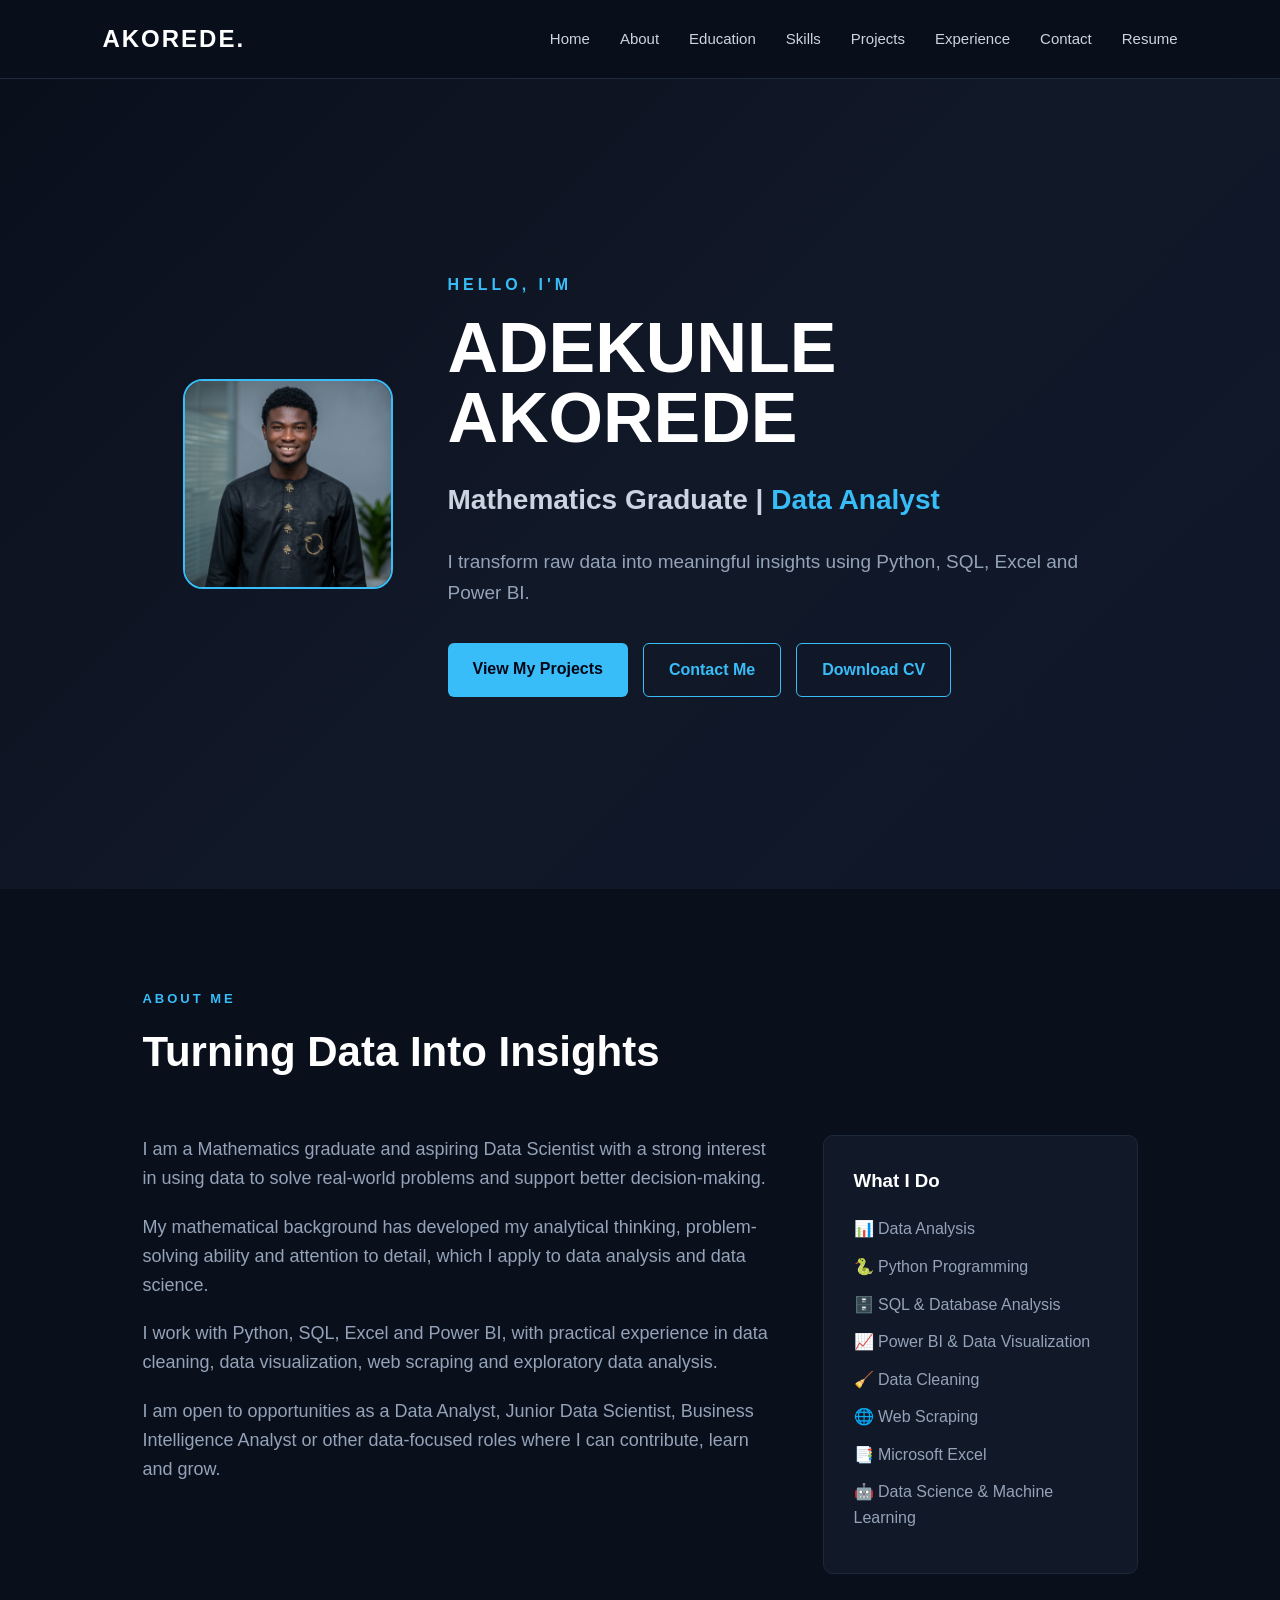
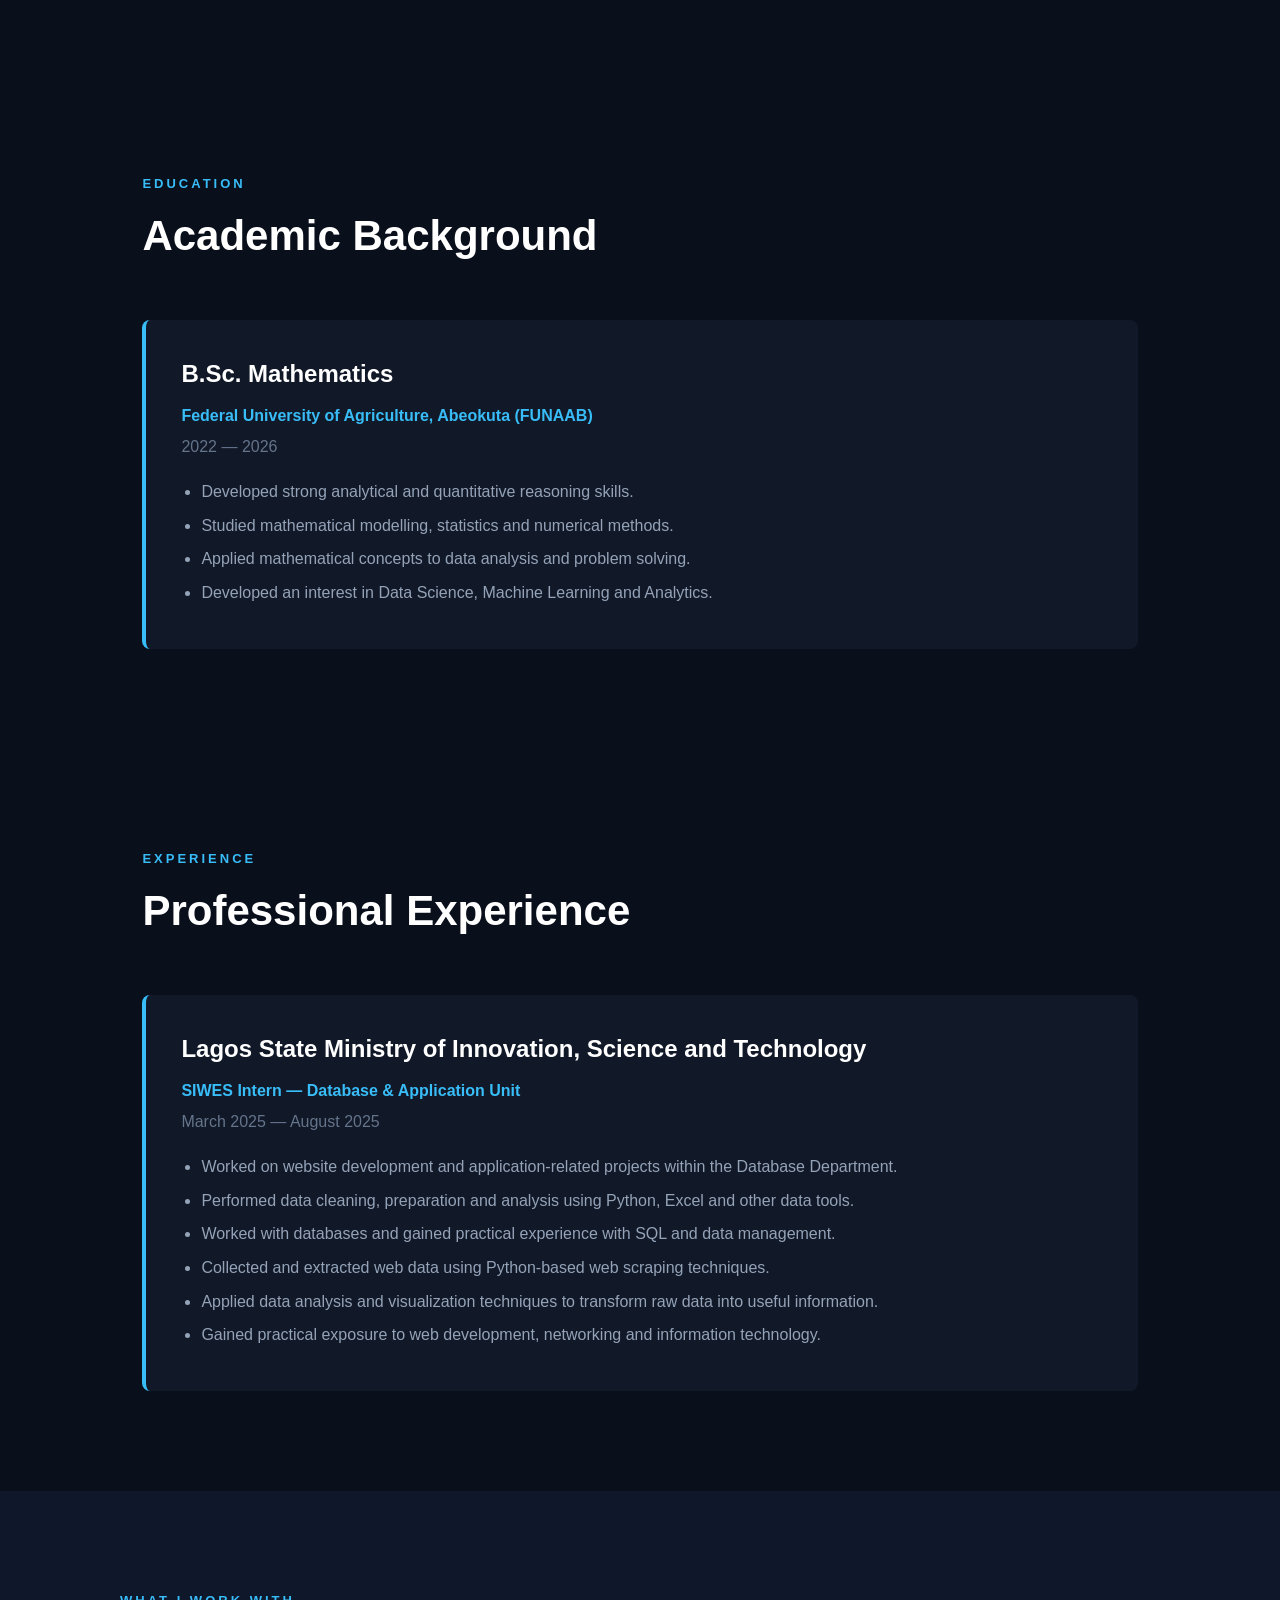
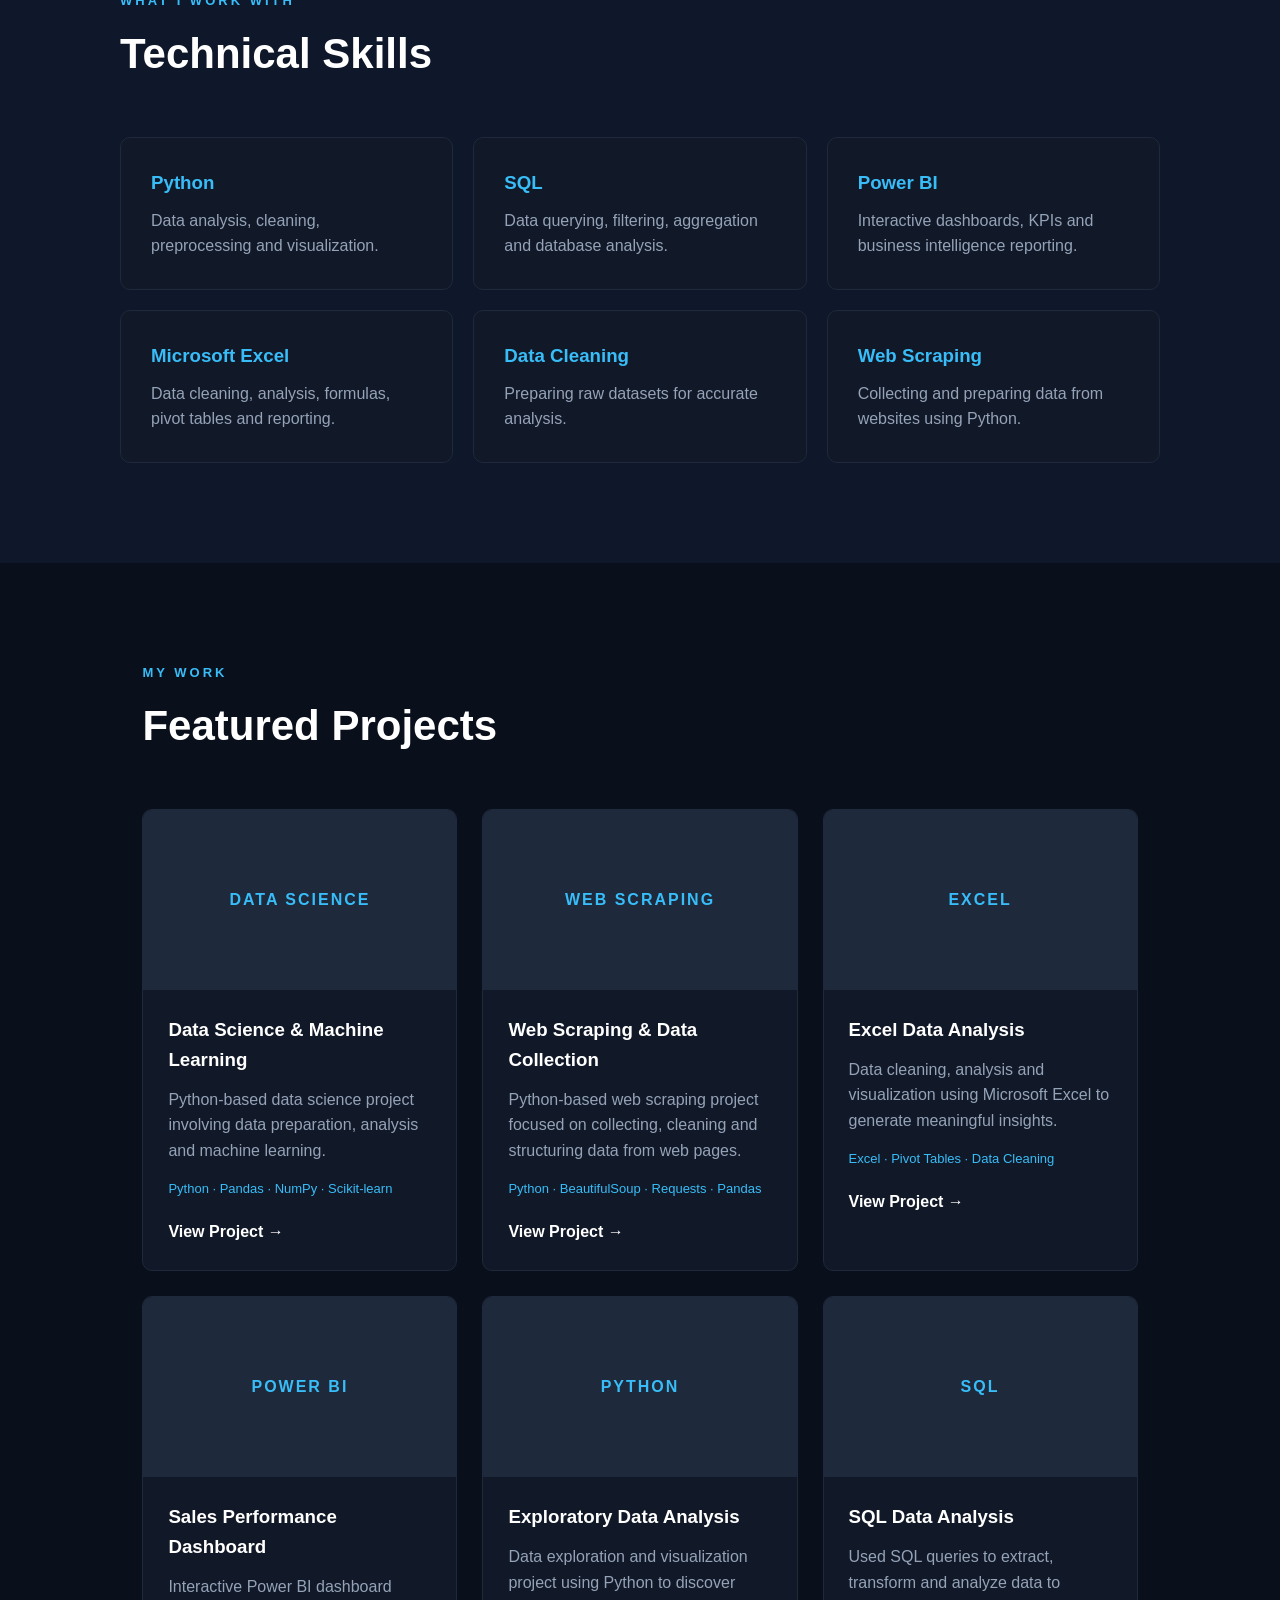
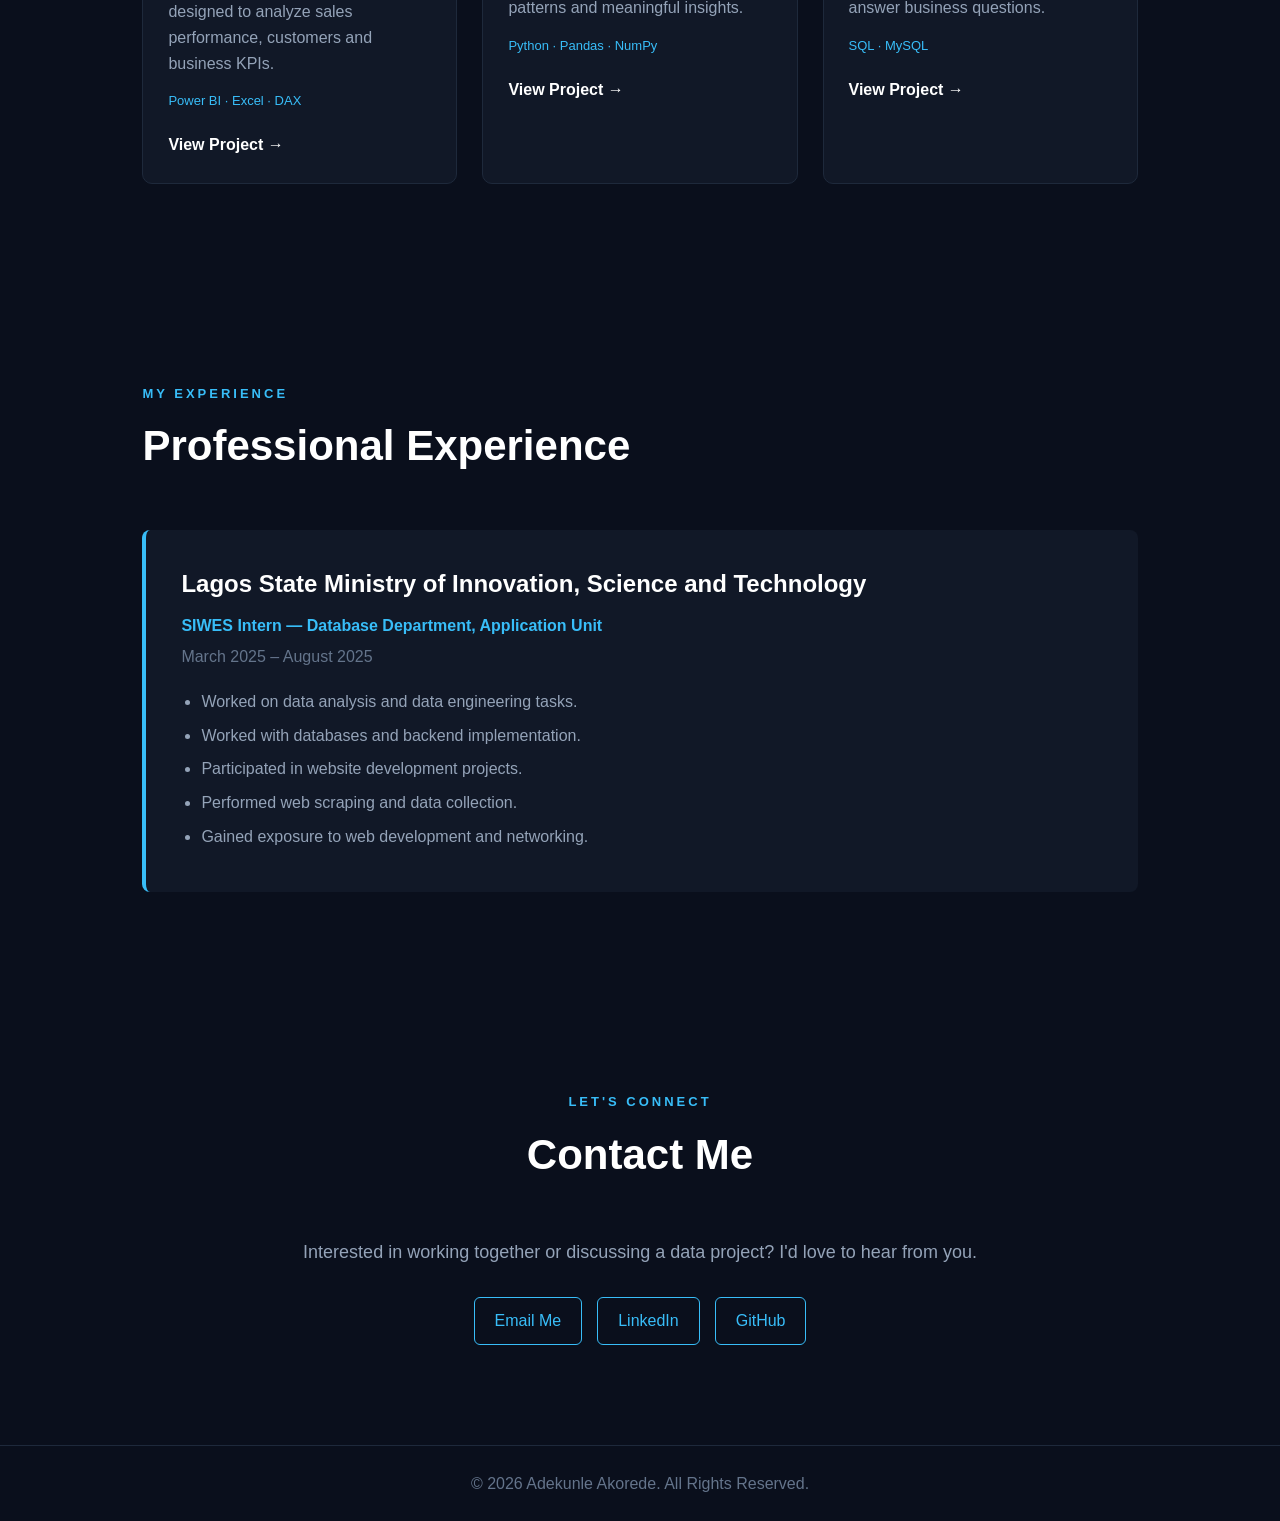
==== index.html @ 35c089d6 "Update index.html" ====
<!DOCTYPE html>
<html lang="en">

<head>
    <meta charset="UTF-8">
    <meta name="viewport" content="width=device-width, initial-scale=1.0">

    <title>Adekunle Akorede | Data Analyst</title>

    <link rel="stylesheet" href="style.css">
</head>

<body>

    <!-- Navigation -->
    <nav>
        <div class="logo">AKOREDE.</div>

        <ul>
            <li><a href="#home">Home</a></li>
            <li><a href="#about">About</a></li>
            <li><a href="#education">Education</a></li>
            <li><a href="#skills">Skills</a></li>
            <li><a href="#projects">Projects</a></li>
            <li><a href="#experience">Experience</a></li>
            <li><a href="#contact">Contact</a></li>
            <li>
                <a href="resume/Adekunle_Akorede_CV.pdf" target="_blank">
                    Resume
                </a>
            </li>
        </ul>
    </nav>


    <!-- Hero Section -->
    <section id="home" class="hero">
        <div class="hero-image">
            <img src="images/profile.jpg" alt="Adekunle Akorede">
        </div>
        

        <div class="hero-content">

            <p class="intro">HELLO, I'M</p>

            <h1>ADEKUNLE<br>AKOREDE</h1>

            <h2>
                Mathematics Graduate |
                <span>Data Analyst</span>
            </h2>

            <p class="hero-description">
                I transform raw data into meaningful insights using
                Python, SQL, Excel and Power BI.
            </p>

            <div class="hero-buttons">
                <a href="#projects" class="btn primary-btn">
                    View My Projects
                </a>

                <a href="#contact" class="btn secondary-btn">
                    Contact Me
                </a>
                <a href="resume/Adekunle_Akorede_CV.pdf"
                   target="_blank"
                   class="btn secondary-btn">
                    Download CV
                </a>
                
            </div>

        </div>

    </section>


    <!-- About Section -->
<section id="about" class="section">

    <div class="section-title">
        <p>ABOUT ME</p>
        <h2>Turning Data Into Insights</h2>
    </div>

    <div class="about-content">

        <div class="about-text">

            <p>
                I am a Mathematics graduate and aspiring Data Scientist
                with a strong interest in using data to solve real-world
                problems and support better decision-making.
            </p>

            <p>
                My mathematical background has developed my analytical
                thinking, problem-solving ability and attention to detail,
                which I apply to data analysis and data science.
            </p>

            <p>
                I work with Python, SQL, Excel and Power BI, with practical
                experience in data cleaning, data visualization, web
                scraping and exploratory data analysis.
            </p>

            <p>
                I am open to opportunities as a Data Analyst, Junior Data
                Scientist, Business Intelligence Analyst or other
                data-focused roles where I can contribute, learn and grow.
            </p>

        </div>


        <div class="about-card">

            <h3>What I Do</h3>

            <ul>

                <li>📊 Data Analysis</li>

                <li>🐍 Python Programming</li>

                <li>🗄️ SQL & Database Analysis</li>

                <li>📈 Power BI & Data Visualization</li>

                <li>🧹 Data Cleaning</li>

                <li>🌐 Web Scraping</li>

                <li>📑 Microsoft Excel</li>

                <li>🤖 Data Science & Machine Learning</li>

            </ul>

        </div>

    </div>

</section>

<section id="education" class="section">

    <div class="section-title">
        <p>EDUCATION</p>
        <h2>Academic Background</h2>
    </div>

    <div class="experience-card">

        <h3>B.Sc. Mathematics</h3>

        <p class="experience-role">
            Federal University of Agriculture, Abeokuta (FUNAAB)
        </p>

        <p class="experience-date">
            2022 — 2026
        </p>

        <ul>
            <li>Developed strong analytical and quantitative reasoning skills.</li>
            <li>Studied mathematical modelling, statistics and numerical methods.</li>
            <li>Applied mathematical concepts to data analysis and problem solving.</li>
            <li>Developed an interest in Data Science, Machine Learning and Analytics.</li>
        </ul>

    </div>

</section>

<section id="experience" class="section">

    <div class="section-title">
        <p>EXPERIENCE</p>
        <h2>Professional Experience</h2>
    </div>

    <div class="experience-card">

        <h3>Lagos State Ministry of Innovation, Science and Technology</h3>

        <p class="experience-role">
            SIWES Intern — Database & Application Unit
        </p>

        <p class="experience-date">
            March 2025 — August 2025
        </p>

        <ul>

            <li>
                Worked on website development and application-related
                projects within the Database Department.
            </li>

            <li>
                Performed data cleaning, preparation and analysis
                using Python, Excel and other data tools.
            </li>

            <li>
                Worked with databases and gained practical experience
                with SQL and data management.
            </li>

            <li>
                Collected and extracted web data using Python-based
                web scraping techniques.
            </li>

            <li>
                Applied data analysis and visualization techniques
                to transform raw data into useful information.
            </li>

            <li>
                Gained practical exposure to web development,
                networking and information technology.
            </li>

        </ul>

    </div>

</section>
    
    <!-- Skills Section -->
    <section id="skills" class="section skills-section">

        <div class="section-title">
            <p>WHAT I WORK WITH</p>
            <h2>Technical Skills</h2>
        </div>

        <div class="skills-grid">

            <div class="skill-card">
                <h3>Python</h3>
                <p>
                    Data analysis, cleaning, preprocessing and
                    visualization.
                </p>
            </div>

            <div class="skill-card">
                <h3>SQL</h3>
                <p>
                    Data querying, filtering, aggregation and
                    database analysis.
                </p>
            </div>

            <div class="skill-card">
                <h3>Power BI</h3>
                <p>
                    Interactive dashboards, KPIs and business
                    intelligence reporting.
                </p>
            </div>

            <div class="skill-card">
                <h3>Microsoft Excel</h3>
                <p>
                    Data cleaning, analysis, formulas, pivot tables
                    and reporting.
                </p>
            </div>

            <div class="skill-card">
                <h3>Data Cleaning</h3>
                <p>
                    Preparing raw datasets for accurate analysis.
                </p>
            </div>

            <div class="skill-card">
                <h3>Web Scraping</h3>
                <p>
                    Collecting and preparing data from websites
                    using Python.
                </p>
            </div>

        </div>

    </section>


    <!-- Projects Section -->
    <section id="projects" class="section">

        <div class="section-title">
            <p>MY WORK</p>
            <h2>Featured Projects</h2>
        </div>

        <div class="projects-grid">

            <div class="project-card">

                <div class="project-image">
                    <span>DATA SCIENCE</span>
                </div>

                <div class="project-content">

                    <h3>Data Science & Machine Learning</h3>
            
                    <p>
                        Python-based data science project involving data
                        preparation, analysis and machine learning.
                    </p>

                <div class="project-tools">
                    Python · Pandas · NumPy · Scikit-learn
                </div>            

                <a href="projects/data-science-project.html" class="project-link">
                    View Project →
                </a>
        
            </div>
        
        </div>

            <div class="project-card">
    
                <div class="project-image">
                    <span>WEB SCRAPING</span>
                </div>
    
                <div class="project-content">
    
                    <h3>Web Scraping & Data Collection</h3>
            
                    <p>
                        Python-based web scraping project focused on
                        collecting, cleaning and structuring data from web pages.
                    </p>
    
                <div class="project-tools">
                    Python · BeautifulSoup · Requests · Pandas
                </div>
    
                <a href="projects/web-scraping.html" class="project-link">
                    View Project →
                </a>
    
            </div>
    
        </div>

            <div class="project-card">

                <div class="project-image">
                    <span>EXCEL</span>
                </div>

                <div class="project-content">
    
                    <h3>Excel Data Analysis</h3>
            
                    <p>
                        Data cleaning, analysis and visualization using
                        Microsoft Excel to generate meaningful insights.
                    </p>
            
                    <div class="project-tools">
                        Excel · Pivot Tables · Data Cleaning
                    </div>
            
                    <a href="projects/excel-data-analysis.html" class="project-link">
                        View Project →
                    </a>

            </div>
    
        </div>

            <div class="project-card">

                <div class="project-image">
                    <span>POWER BI</span>
                </div>

                <div class="project-content">

                    <h3>Sales Performance Dashboard</h3>

                    <p>
                        Interactive Power BI dashboard designed to
                        analyze sales performance, customers and
                        business KPIs.
                    </p>

                    <div class="project-tools">
                        Power BI · Excel · DAX
                    </div>

                    <a href="projects/sales-dashboard.html" class="project-link">
                        View Project →
                    </a>


                </div>

            </div>


            <div class="project-card">

                <div class="project-image">
                    <span>PYTHON</span>
                </div>

                <div class="project-content">

                    <h3>Exploratory Data Analysis</h3>

                    <p>
                        Data exploration and visualization project
                        using Python to discover patterns and
                        meaningful insights.
                    </p>

                    <div class="project-tools">
                        Python · Pandas · NumPy
                    </div>

                    <a href="projects/python-data-analysis.html" class="project-link">
                        View Project →
                    </a>

                </div>

            </div>


            <div class="project-card">

                <div class="project-image">
                    <span>SQL</span>
                </div>

                <div class="project-content">

                    <h3>SQL Data Analysis</h3>

                    <p>
                        Used SQL queries to extract, transform and
                        analyze data to answer business questions.
                    </p>

                    <div class="project-tools">
                        SQL · MySQL
                    </div>

                    <a href="projects/sql-data-analysis.html" class="project-link">
                        View Project →
                    </a>

                </div>

            </div>

        </div>

    </section>


    <!-- Experience Section -->
    <section id="experience" class="section">

        <div class="section-title">
            <p>MY EXPERIENCE</p>
            <h2>Professional Experience</h2>
        </div>

        <div class="experience-card">

            <h3>
                Lagos State Ministry of Innovation,
                Science and Technology
            </h3>

            <p class="experience-role">
                SIWES Intern — Database Department,
                Application Unit
            </p>

            <p class="experience-date">
                March 2025 – August 2025
            </p>

            <ul>
                <li>Worked on data analysis and data engineering tasks.</li>
                <li>Worked with databases and backend implementation.</li>
                <li>Participated in website development projects.</li>
                <li>Performed web scraping and data collection.</li>
                <li>Gained exposure to web development and networking.</li>
            </ul>

        </div>

    </section>


    <!-- Contact Section -->
    <section id="contact" class="section contact-section">

        <div class="section-title">
            <p>LET'S CONNECT</p>
            <h2>Contact Me</h2>
        </div>

        <p>
            Interested in working together or discussing a data project?
            I'd love to hear from you.
        </p>

        <div class="contact-links">

            <a href="mailto:YOUR_EMAIL@gmail.com">
                Email Me
            </a>

            <a href="https://www.linkedin.com/" target="_blank">
                LinkedIn
            </a>

            <a href="https://github.com/" target="_blank">
                GitHub
            </a>

        </div>

    </section>


    <!-- Footer -->
    <footer>

        <p>
            © 2026 Adekunle Akorede. All Rights Reserved.
        </p>

    </footer>


    <script src="script.js"></script>

</body>

</html>
---- style.css ----
* {
    margin: 0;
    padding: 0;
    box-sizing: border-box;
}

html {
    scroll-behavior: smooth;
}

body {
    font-family: Arial, Helvetica, sans-serif;
    background: #0a0f1c;
    color: #ffffff;
    line-height: 1.6;
}

/* NAVIGATION */

nav {
    width: 100%;
    padding: 20px 8%;
    display: flex;
    justify-content: space-between;
    align-items: center;
    position: sticky;
    top: 0;
    z-index: 1000;
    background: rgba(10, 15, 28, 0.95);
    border-bottom: 1px solid #1e293b;
}

.logo {
    font-size: 24px;
    font-weight: bold;
    letter-spacing: 2px;
}

nav ul {
    display: flex;
    list-style: none;
    gap: 30px;
}

nav ul li a {
    color: #cbd5e1;
    text-decoration: none;
    font-size: 15px;
    transition: 0.3s;
}

nav ul li a:hover {
    color: #38bdf8;
}


/* HERO */

.hero {
    min-height: 90vh;
    display: flex;
    align-items: center;
    justify-content: center;
    flex-direction: row;
    padding: 80px 8%;
    background: linear-gradient(
        135deg,
        #0a0f1c,
        #111827,
        #0f172a
    );
}

.hero-image {
    margin-right: 55px;
    flex-shrink: 0;
}

.hero-image img {
    width: 210px;
    height: 210px;
    object-fit: cover;
    border-radius: 20px;
    border: 2px solid #38bdf8;
    display: block;
}

.hero-content {
    max-width: 850px;
}

.intro {
    color: #38bdf8;
    font-weight: bold;
    letter-spacing: 4px;
    margin-bottom: 15px;
}

.hero h1 {
    font-size: 70px;
    line-height: 1;
    margin-bottom: 25px;
}

.hero h2 {
    font-size: 28px;
    color: #cbd5e1;
    margin-bottom: 25px;
}

.hero h2 span {
    color: #38bdf8;
}

.hero-description {
    max-width: 650px;
    font-size: 19px;
    color: #94a3b8;
    margin-bottom: 35px;
}


/* BUTTONS */

.hero-buttons {
    display: flex;
    gap: 15px;
}

.btn {
    padding: 13px 25px;
    text-decoration: none;
    border-radius: 6px;
    font-weight: bold;
    transition: 0.3s;
}

.primary-btn {
    background: #38bdf8;
    color: #020617;
}

.primary-btn:hover {
    background: #7dd3fc;
}

.secondary-btn {
    border: 1px solid #38bdf8;
    color: #38bdf8;
}

.secondary-btn:hover {
    background: #38bdf8;
    color: #020617;
}


/* SECTIONS */

.section {
    padding: 100px 8%;
    max-width: 1200px;
    margin: auto;
}

.section-title {
    margin-bottom: 50px;
}

.section-title p {
    color: #38bdf8;
    font-size: 13px;
    font-weight: bold;
    letter-spacing: 3px;
}

.section-title h2 {
    font-size: 42px;
    margin-top: 8px;
}


/* ABOUT */

.about-content {
    display: grid;
    grid-template-columns: 2fr 1fr;
    gap: 50px;
}

.about-text p {
    color: #94a3b8;
    font-size: 18px;
    margin-bottom: 20px;
}

.about-card {
    background: #111827;
    padding: 30px;
    border-radius: 10px;
    border: 1px solid #1e293b;
}

.about-card h3 {
    margin-bottom: 20px;
}

.about-card ul {
    list-style: none;
}

.about-card li {
    color: #94a3b8;
    margin-bottom: 12px;
}


/* SKILLS */

.skills-section {
    max-width: 100%;
    background: #0f172a;
}

.skills-section .section-title,
.skills-grid {
    max-width: 1040px;
    margin-left: auto;
    margin-right: auto;
}

.skills-grid {
    display: grid;
    grid-template-columns: repeat(3, 1fr);
    gap: 20px;
}

.skill-card {
    background: #111827;
    padding: 30px;
    border-radius: 10px;
    border: 1px solid #1e293b;
    transition: 0.3s;
}

.skill-card:hover {
    transform: translateY(-5px);
    border-color: #38bdf8;
}

.skill-card h3 {
    margin-bottom: 10px;
    color: #38bdf8;
}

.skill-card p {
    color: #94a3b8;
}


/* PROJECTS */

.projects-grid {
    display: grid;
    grid-template-columns: repeat(3, 1fr);
    gap: 25px;
}

.project-card {
    background: #111827;
    border: 1px solid #1e293b;
    border-radius: 10px;
    overflow: hidden;
    transition: 0.3s;
}

.project-card:hover {
    transform: translateY(-7px);
    border-color: #38bdf8;
}

.project-image {
    height: 180px;
    background: #1e293b;
    display: flex;
    justify-content: center;
    align-items: center;
}

.project-image span {
    color: #38bdf8;
    font-weight: bold;
    letter-spacing: 2px;
}

.project-content {
    padding: 25px;
}

.project-content h3 {
    margin-bottom: 12px;
}

.project-content p {
    color: #94a3b8;
    margin-bottom: 15px;
}

.project-tools {
    font-size: 13px;
    color: #38bdf8;
    margin-bottom: 20px;
}

.project-link {
    color: #ffffff;
    text-decoration: none;
    font-weight: bold;
}


/* EXPERIENCE */

.experience-card {
    background: #111827;
    padding: 35px;
    border-left: 4px solid #38bdf8;
    border-radius: 8px;
}

.experience-card h3 {
    font-size: 24px;
    margin-bottom: 10px;
}

.experience-role {
    color: #38bdf8;
    font-weight: bold;
}

.experience-date {
    color: #64748b;
    margin: 5px 0 20px;
}

.experience-card ul {
    padding-left: 20px;
    color: #94a3b8;
}

.experience-card li {
    margin-bottom: 8px;
}


/* CONTACT */

.contact-section {
    text-align: center;
}

.contact-section > p {
    color: #94a3b8;
    font-size: 18px;
    margin-bottom: 30px;
}

.contact-links {
    display: flex;
    justify-content: center;
    gap: 15px;
}

.contact-links a {
    color: #38bdf8;
    text-decoration: none;
    border: 1px solid #38bdf8;
    padding: 10px 20px;
    border-radius: 6px;
}

.contact-links a:hover {
    background: #38bdf8;
    color: #020617;
}


/* FOOTER */

footer {
    text-align: center;
    padding: 25px;
    border-top: 1px solid #1e293b;
    color: #64748b;
}


/* MOBILE */

@media (max-width: 900px) {

    nav ul {
        gap: 15px;
    }

    .hero h1 {
        font-size: 55px;
    }

    .about-content {
        grid-template-columns: 1fr;
    }

    .skills-grid,
    .projects-grid {
        grid-template-columns: 1fr 1fr;
    }
}


@media (max-width: 600px) {

    nav {
        padding: 15px 5%;
    }

    nav ul {
        display: none;
    }

    .hero {
        padding: 70px 5%;
    }

    .hero h1 {
        font-size: 45px;
    }

    .hero h2 {
        font-size: 21px;
    }

    .hero-description {
        font-size: 16px;
    }

    .hero-image {
    margin-right: 0;
    margin-bottom: 30px;
}

.hero-image img {
    width: 160px;
    height: 160px;
}
    .hero-buttons {
        flex-direction: column;
        align-items: flex-start;
    }

    .section {
        padding: 70px 5%;
    }

    .section-title h2 {
        font-size: 34px;
    }

    .skills-grid,
    .projects-grid {
        grid-template-columns: 1fr;
    }

    .contact-links {
        flex-direction: column;
        align-items: center;
    }
}



/* PROJECT PAGE */

.project-page {
    max-width: 1100px;
    margin: auto;
    padding: 80px 8%;
}

.project-header {
    padding: 60px 0;
    text-align: center;
}

.project-header h1 {
    font-size: 50px;
    margin: 15px 0 20px;
}

.project-header > p:last-child {
    max-width: 750px;
    margin: auto;
    color: #94a3b8;
    font-size: 18px;
}

.project-page section {
    margin-bottom: 60px;
}

.project-page h2 {
    font-size: 32px;
    margin-bottom: 20px;
}

.project-page p {
    color: #94a3b8;
    font-size: 17px;
}

.project-details {
    display: grid;
    grid-template-columns: 2fr 1fr;
    gap: 50px;
    background: #111827;
    padding: 35px;
    border-radius: 10px;
    border: 1px solid #1e293b;
}

.project-info {
    border-left: 2px solid #38bdf8;
    padding-left: 25px;
}

.project-info h3 {
    margin-bottom: 15px;
}

.project-info p {
    margin-bottom: 8px;
    color: #38bdf8;
}

.project-list {
    padding-left: 25px;
    color: #94a3b8;
}

.project-list li {
    margin-bottom: 12px;
}

.dashboard-placeholder {
    min-height: 400px;
    background: #111827;
    border: 2px dashed #334155;
    border-radius: 10px;
    display: flex;
    align-items: center;
    justify-content: center;
}

.dashboard-placeholder p {
    color: #64748b;
}

.project-links {
    display: flex;
    gap: 15px;
}


/* PROJECT PAGE MOBILE */

@media (max-width: 700px) {

    .project-page {
        padding: 60px 5%;
    }

    .project-header h1 {
        font-size: 36px;
    }

    .project-details {
        grid-template-columns: 1fr;
        gap: 30px;
    }

    .project-info {
        border-left: none;
        border-top: 2px solid #38bdf8;
        padding-left: 0;
        padding-top: 20px;
    }

    .project-links {
        flex-direction: column;
        align-items: flex-start;
    }
}

.dashboard-image {
    width: 100%;
    background: #111827;
    padding: 15px;
    border-radius: 10px;
    border: 1px solid #1e293b;
}

.dashboard-image img {
    width: 100%;
    height: auto;
    display: block;
    border-radius: 6px;
}
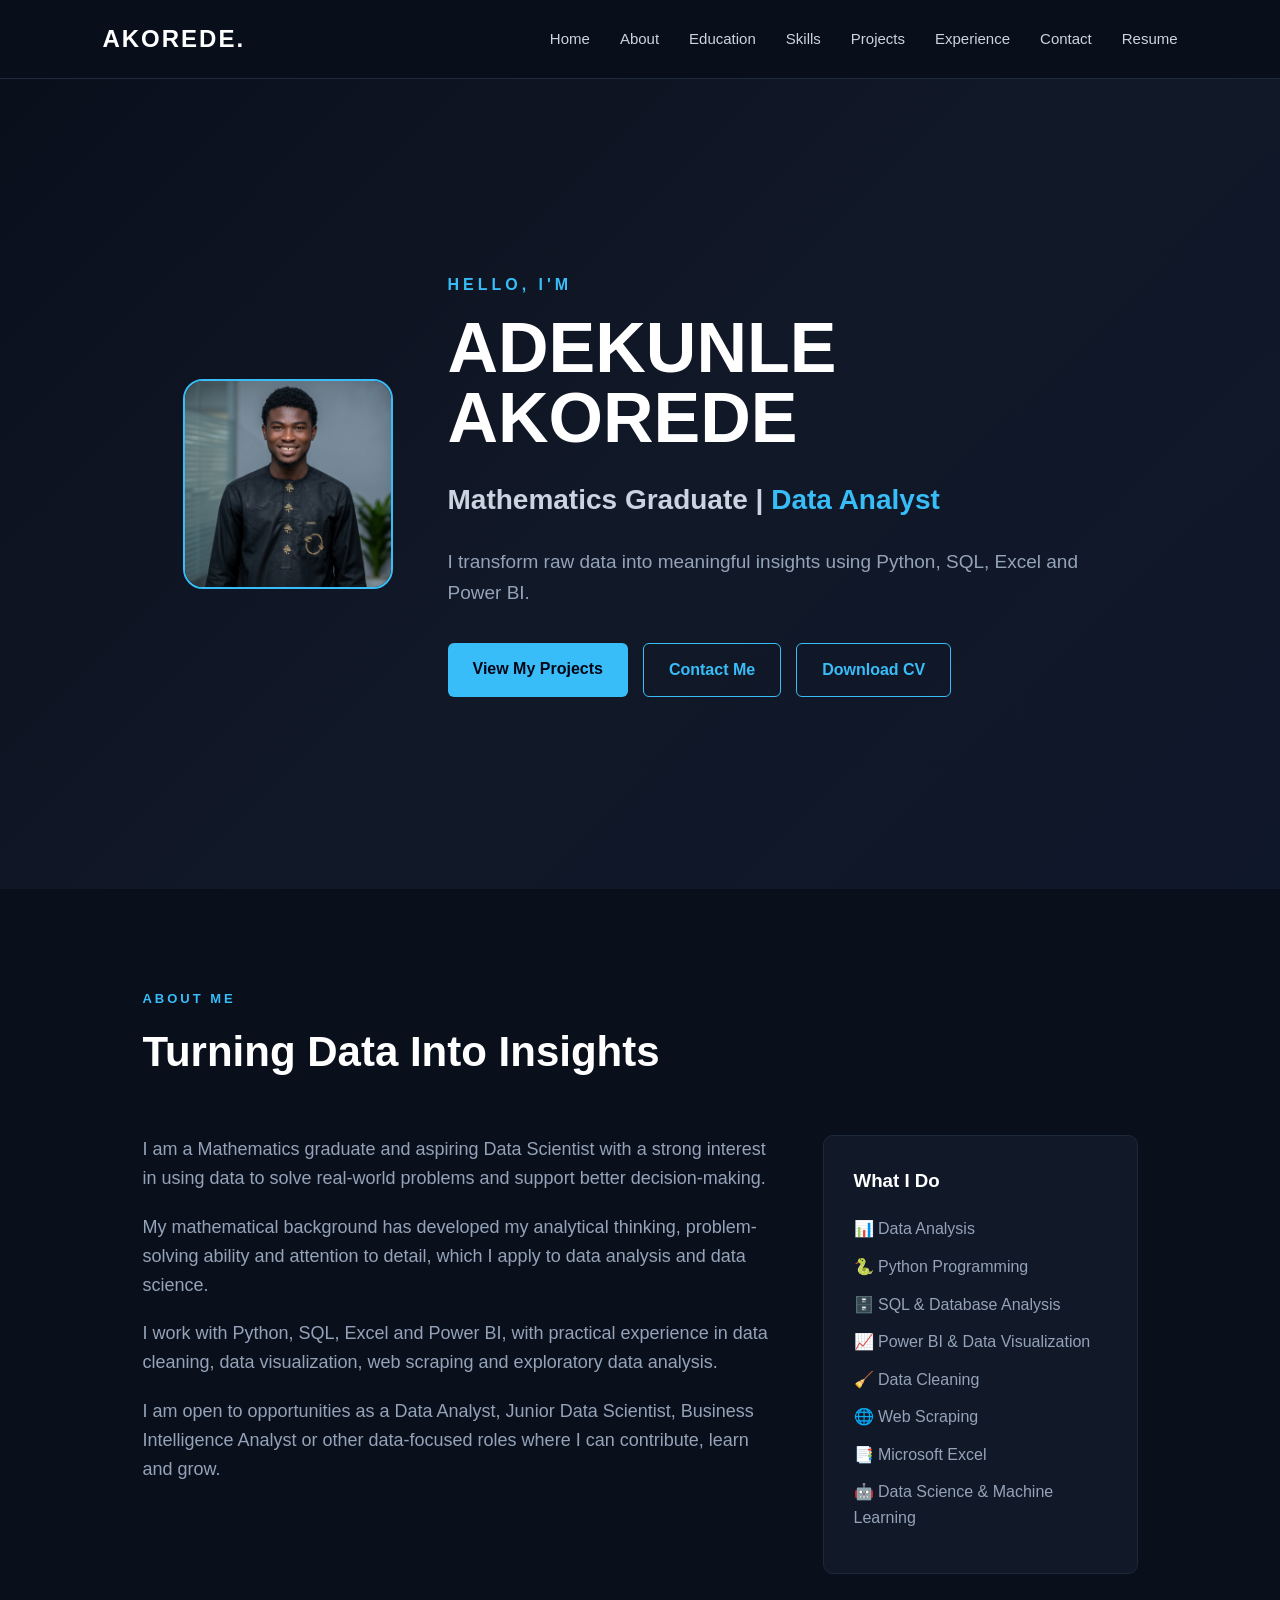
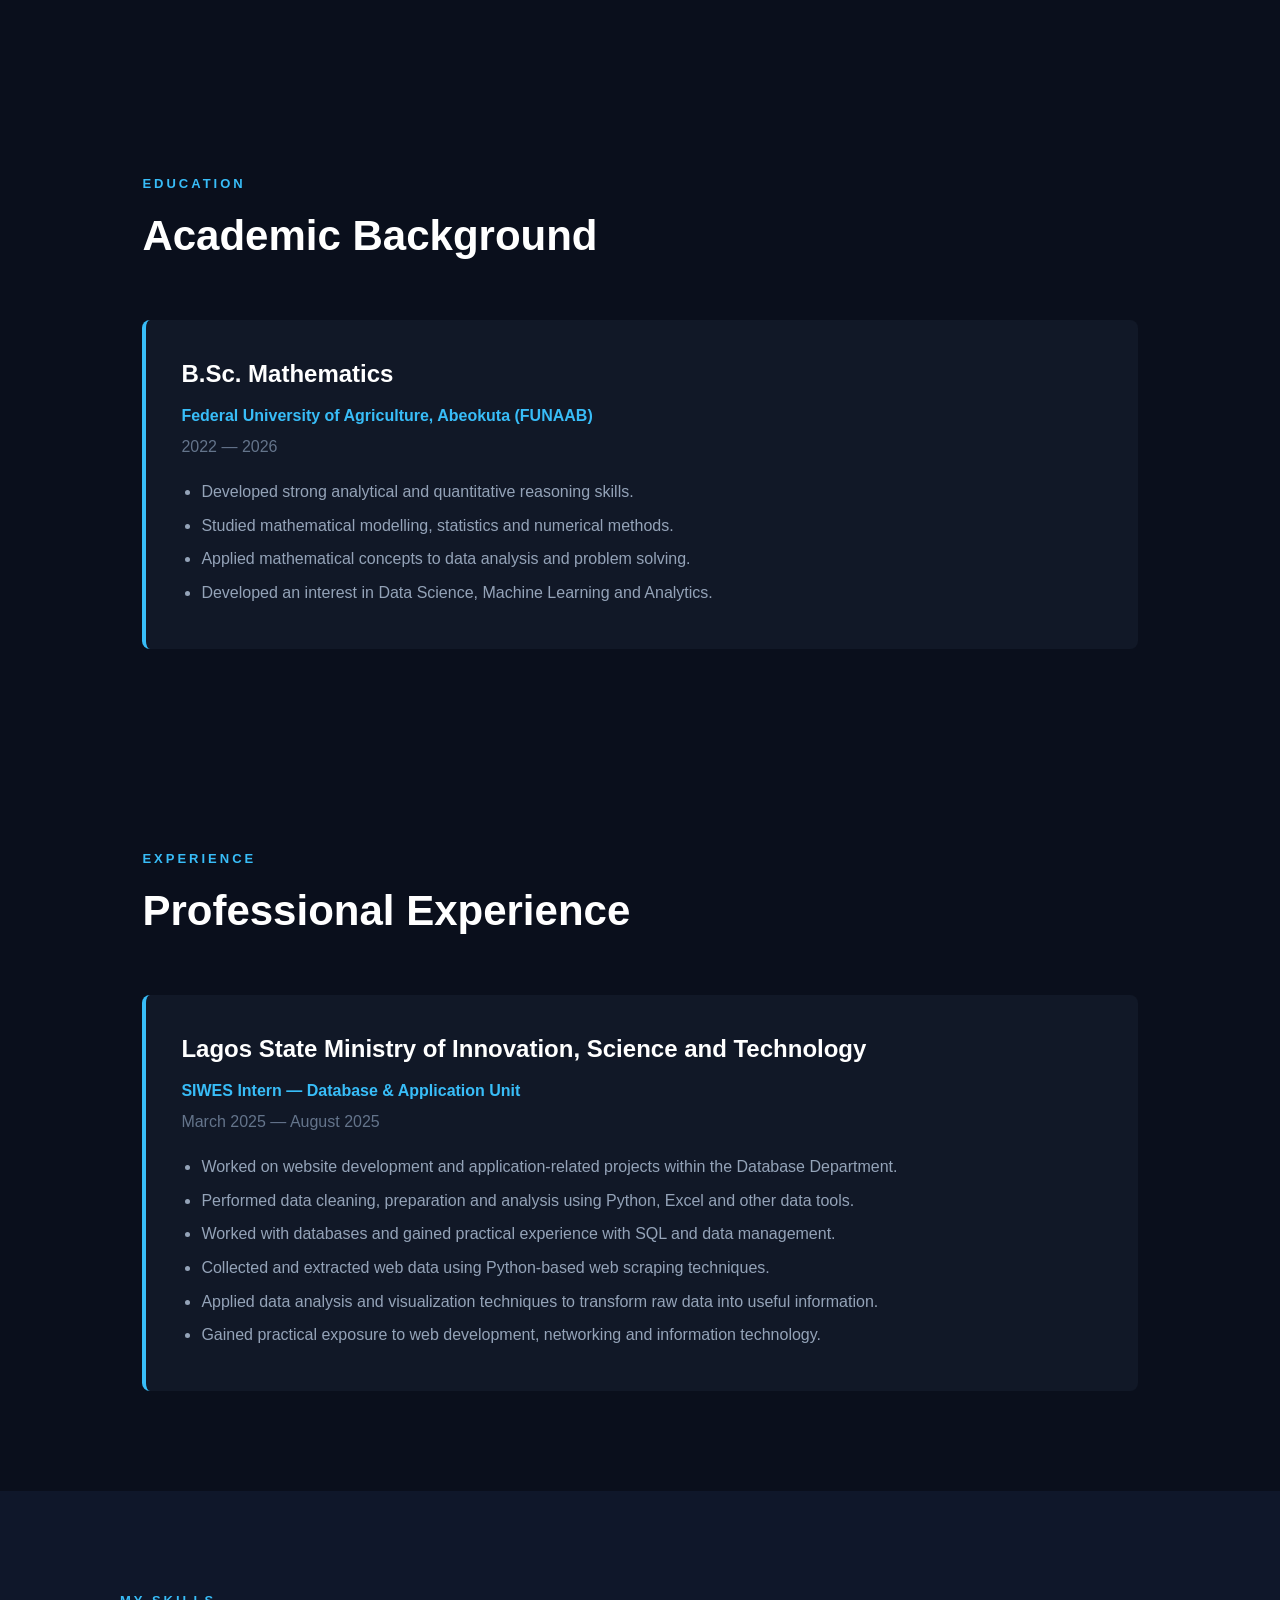
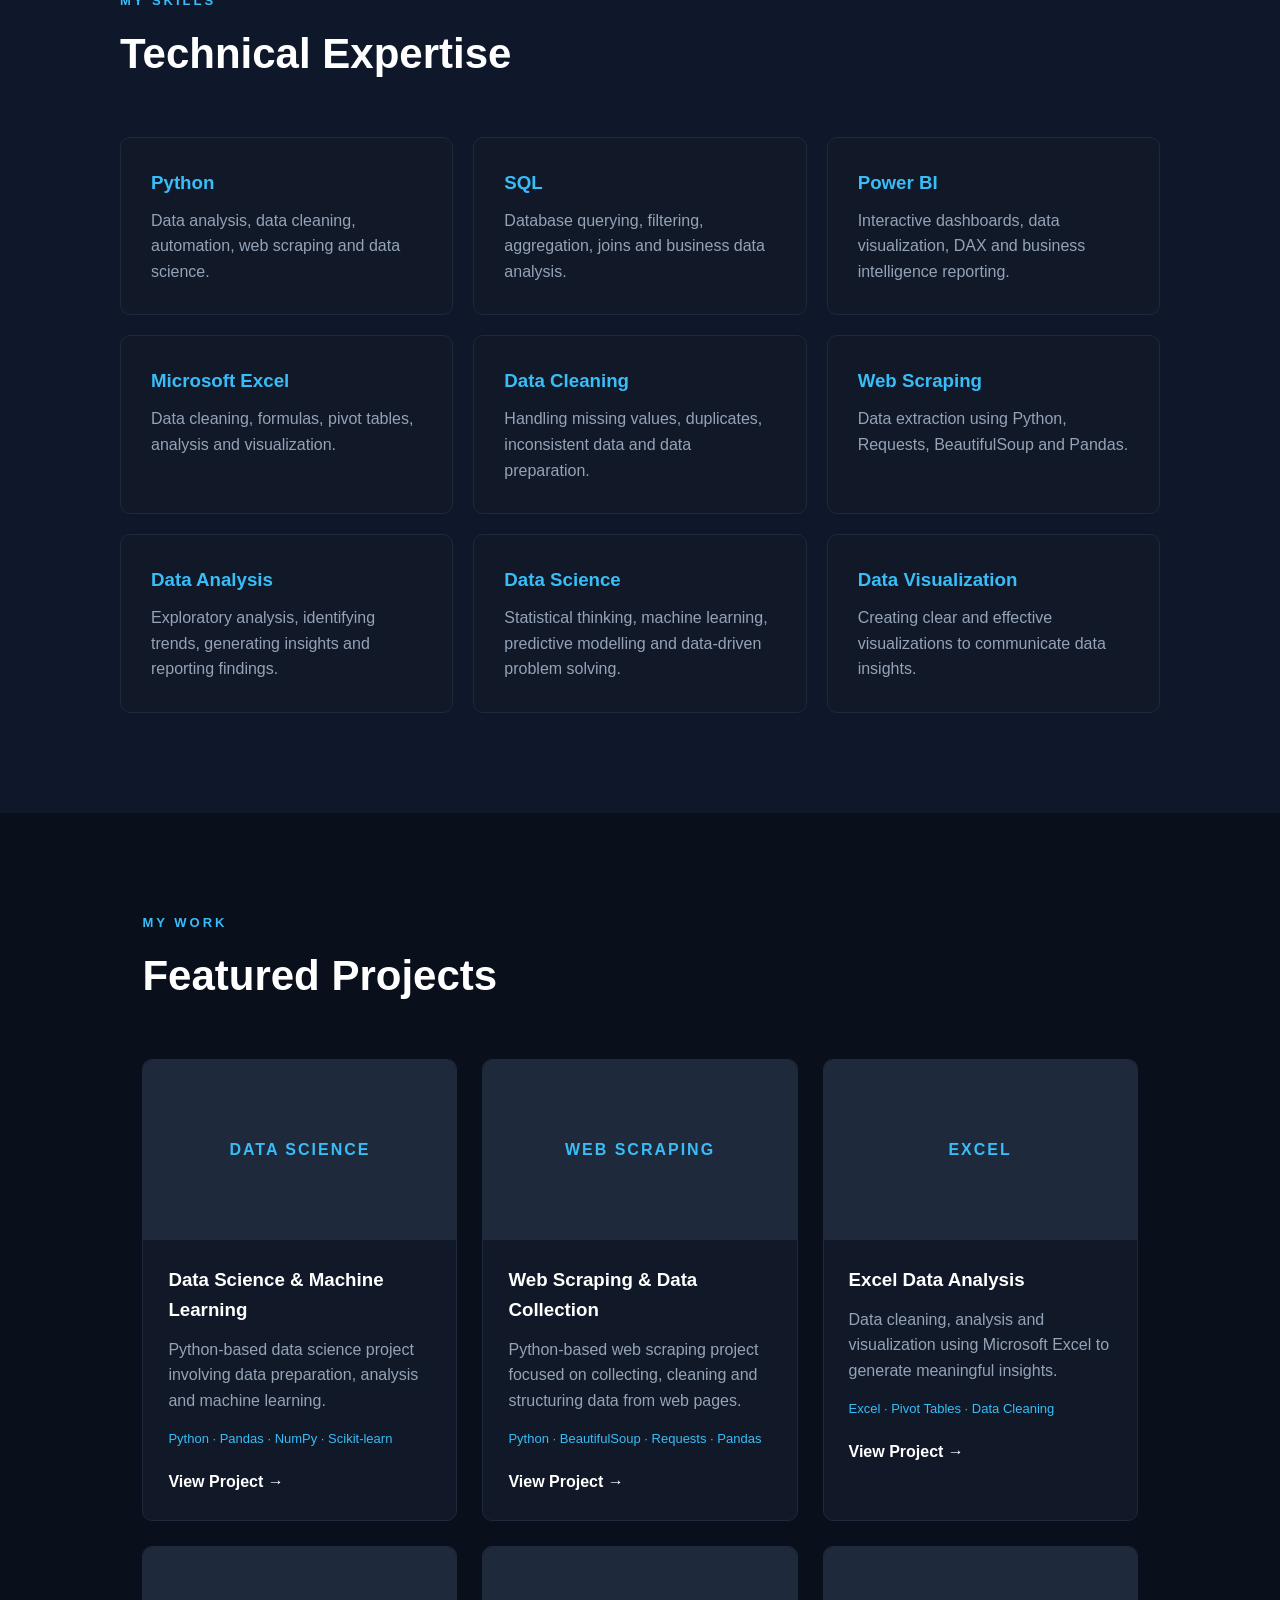
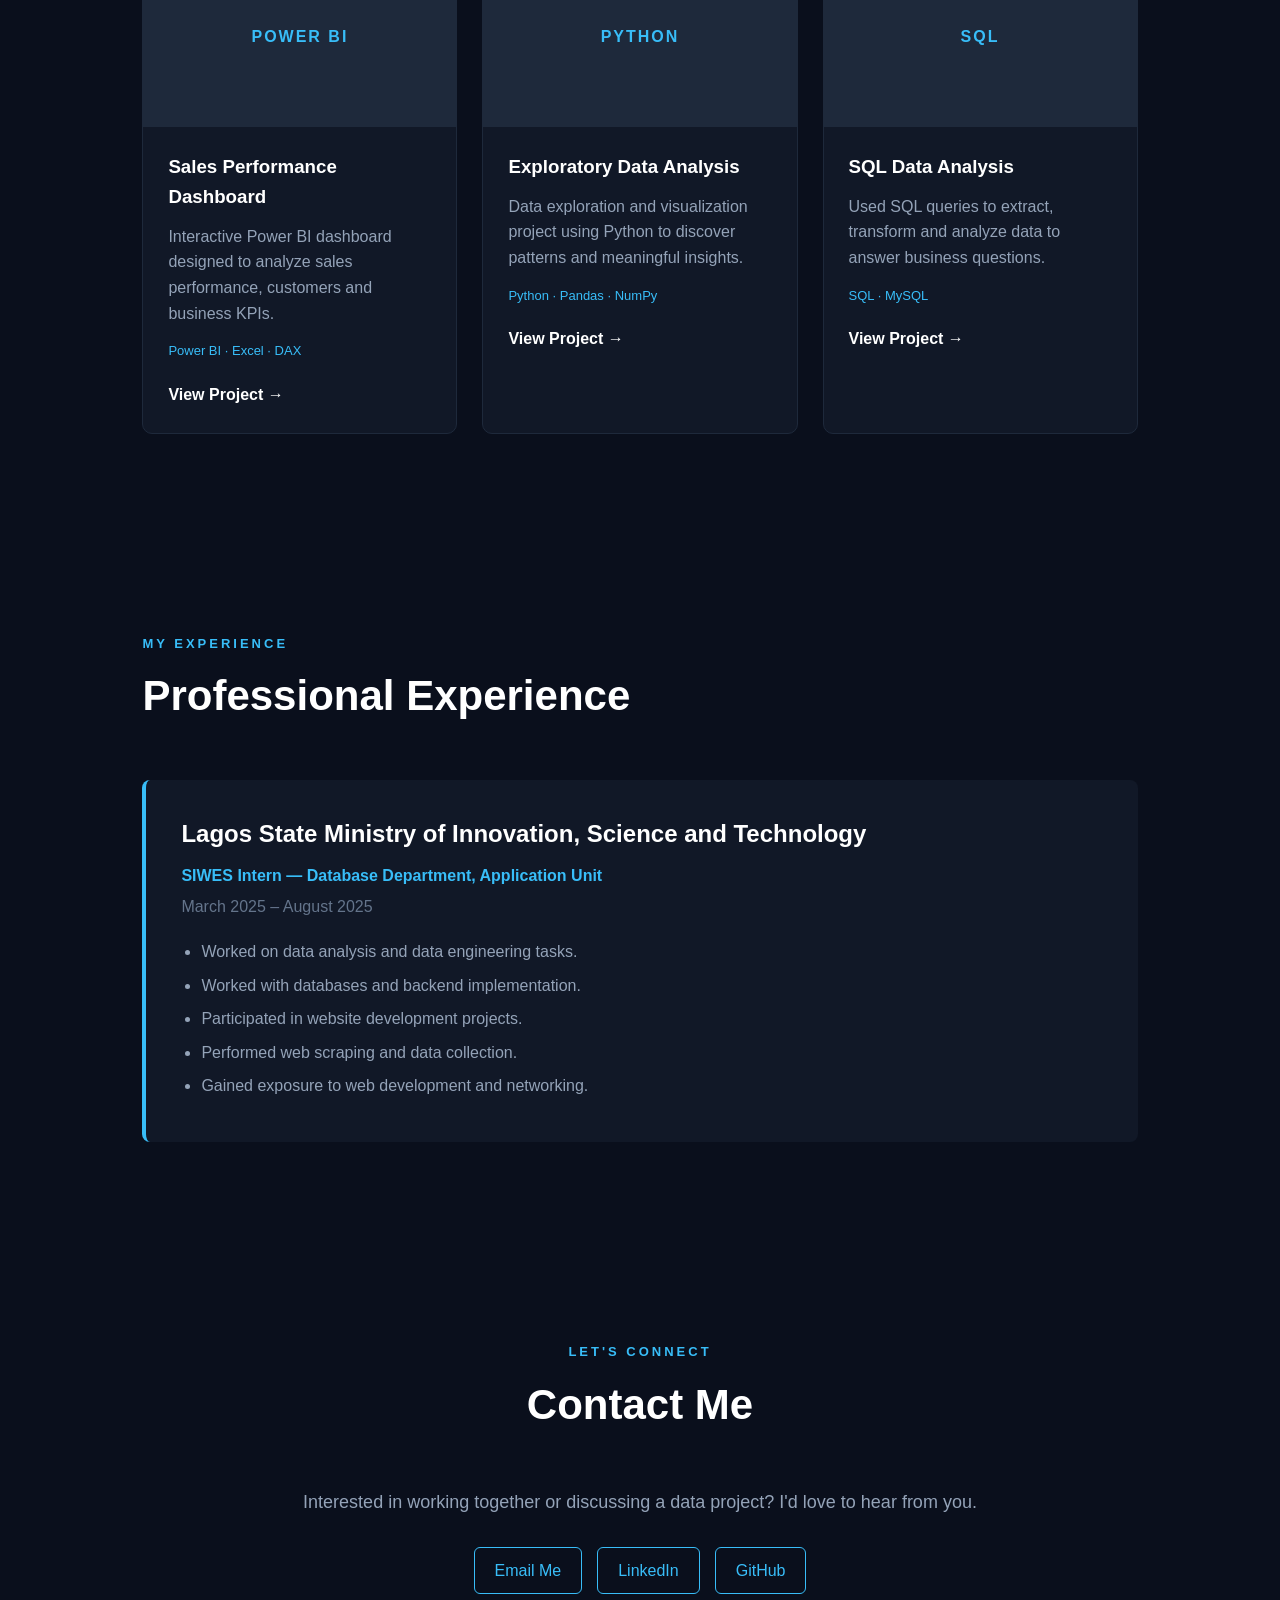
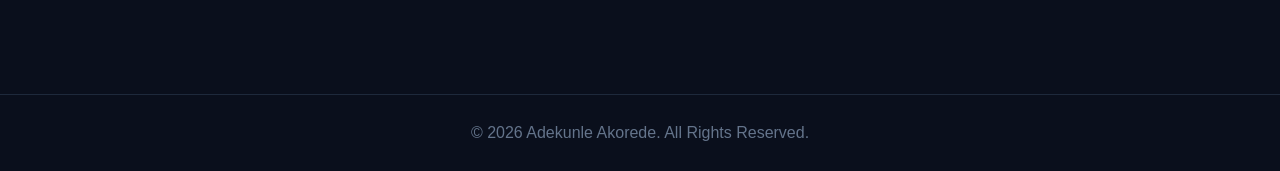
==== commit 249a136d: "Update index.html" ====
--- a/index.html
+++ b/index.html
@@ -234,65 +234,90 @@
 </section>
     
     <!-- Skills Section -->
-    <section id="skills" class="section skills-section">
-
-        <div class="section-title">
-            <p>WHAT I WORK WITH</p>
-            <h2>Technical Skills</h2>
-        </div>
-
-        <div class="skills-grid">
-
-            <div class="skill-card">
-                <h3>Python</h3>
-                <p>
-                    Data analysis, cleaning, preprocessing and
-                    visualization.
-                </p>
-            </div>
-
-            <div class="skill-card">
-                <h3>SQL</h3>
-                <p>
-                    Data querying, filtering, aggregation and
-                    database analysis.
-                </p>
-            </div>
-
-            <div class="skill-card">
-                <h3>Power BI</h3>
-                <p>
-                    Interactive dashboards, KPIs and business
-                    intelligence reporting.
-                </p>
-            </div>
-
-            <div class="skill-card">
-                <h3>Microsoft Excel</h3>
-                <p>
-                    Data cleaning, analysis, formulas, pivot tables
-                    and reporting.
-                </p>
-            </div>
-
-            <div class="skill-card">
-                <h3>Data Cleaning</h3>
-                <p>
-                    Preparing raw datasets for accurate analysis.
-                </p>
-            </div>
-
-            <div class="skill-card">
-                <h3>Web Scraping</h3>
-                <p>
-                    Collecting and preparing data from websites
-                    using Python.
-                </p>
-            </div>
-
-        </div>
-
-    </section>
+<section id="skills" class="section skills-section">
+
+    <div class="section-title">
+        <p>MY SKILLS</p>
+        <h2>Technical Expertise</h2>
+    </div>
+
+    <div class="skills-grid">
+
+        <div class="skill-card">
+            <h3>Python</h3>
+            <p>
+                Data analysis, data cleaning, automation,
+                web scraping and data science.
+            </p>
+        </div>
+
+        <div class="skill-card">
+            <h3>SQL</h3>
+            <p>
+                Database querying, filtering, aggregation,
+                joins and business data analysis.
+            </p>
+        </div>
+
+        <div class="skill-card">
+            <h3>Power BI</h3>
+            <p>
+                Interactive dashboards, data visualization,
+                DAX and business intelligence reporting.
+            </p>
+        </div>
+
+        <div class="skill-card">
+            <h3>Microsoft Excel</h3>
+            <p>
+                Data cleaning, formulas, pivot tables,
+                analysis and visualization.
+            </p>
+        </div>
+
+        <div class="skill-card">
+            <h3>Data Cleaning</h3>
+            <p>
+                Handling missing values, duplicates,
+                inconsistent data and data preparation.
+            </p>
+        </div>
+
+        <div class="skill-card">
+            <h3>Web Scraping</h3>
+            <p>
+                Data extraction using Python, Requests,
+                BeautifulSoup and Pandas.
+            </p>
+        </div>
+
+        <div class="skill-card">
+            <h3>Data Analysis</h3>
+            <p>
+                Exploratory analysis, identifying trends,
+                generating insights and reporting findings.
+            </p>
+        </div>
+
+        <div class="skill-card">
+            <h3>Data Science</h3>
+            <p>
+                Statistical thinking, machine learning,
+                predictive modelling and data-driven problem solving.
+            </p>
+        </div>
+
+        <div class="skill-card">
+            <h3>Data Visualization</h3>
+            <p>
+                Creating clear and effective visualizations
+                to communicate data insights.
+            </p>
+        </div>
+
+    </div>
+
+</section>
 
 
     <!-- Projects Section -->
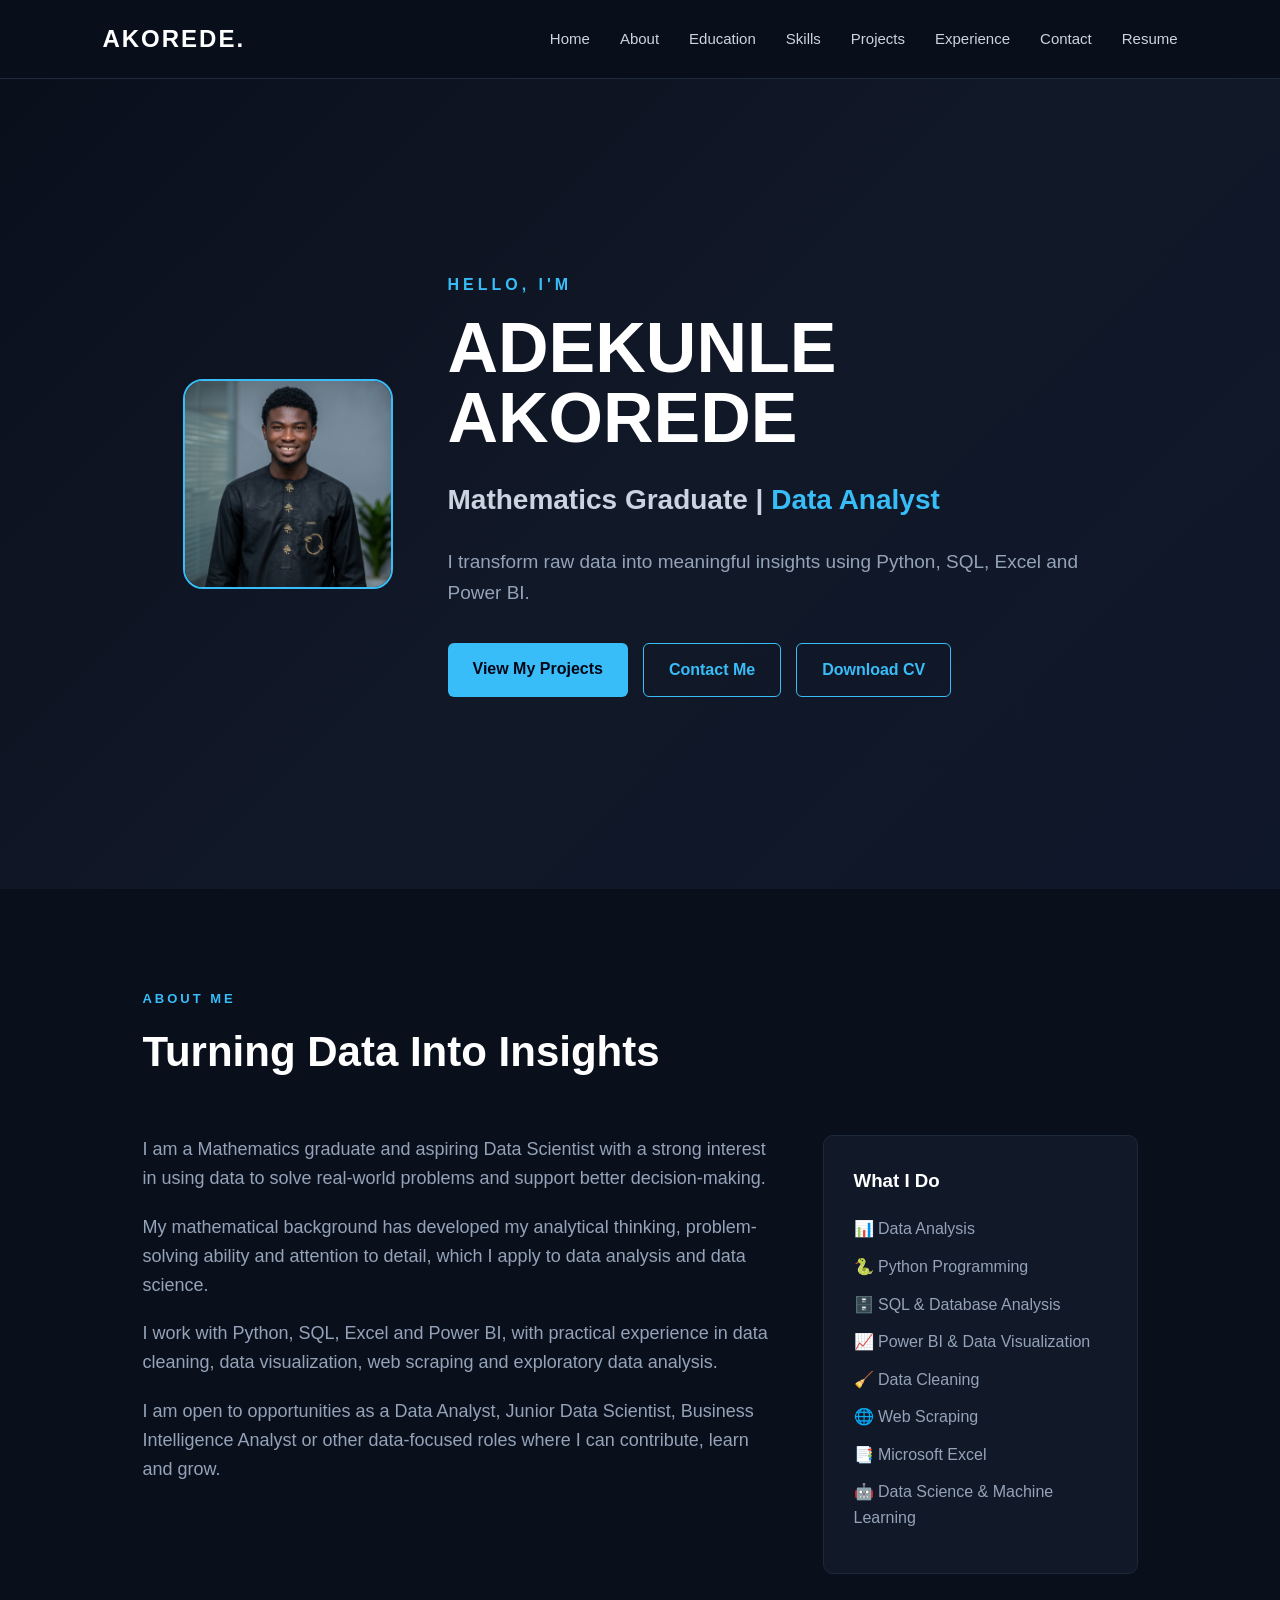
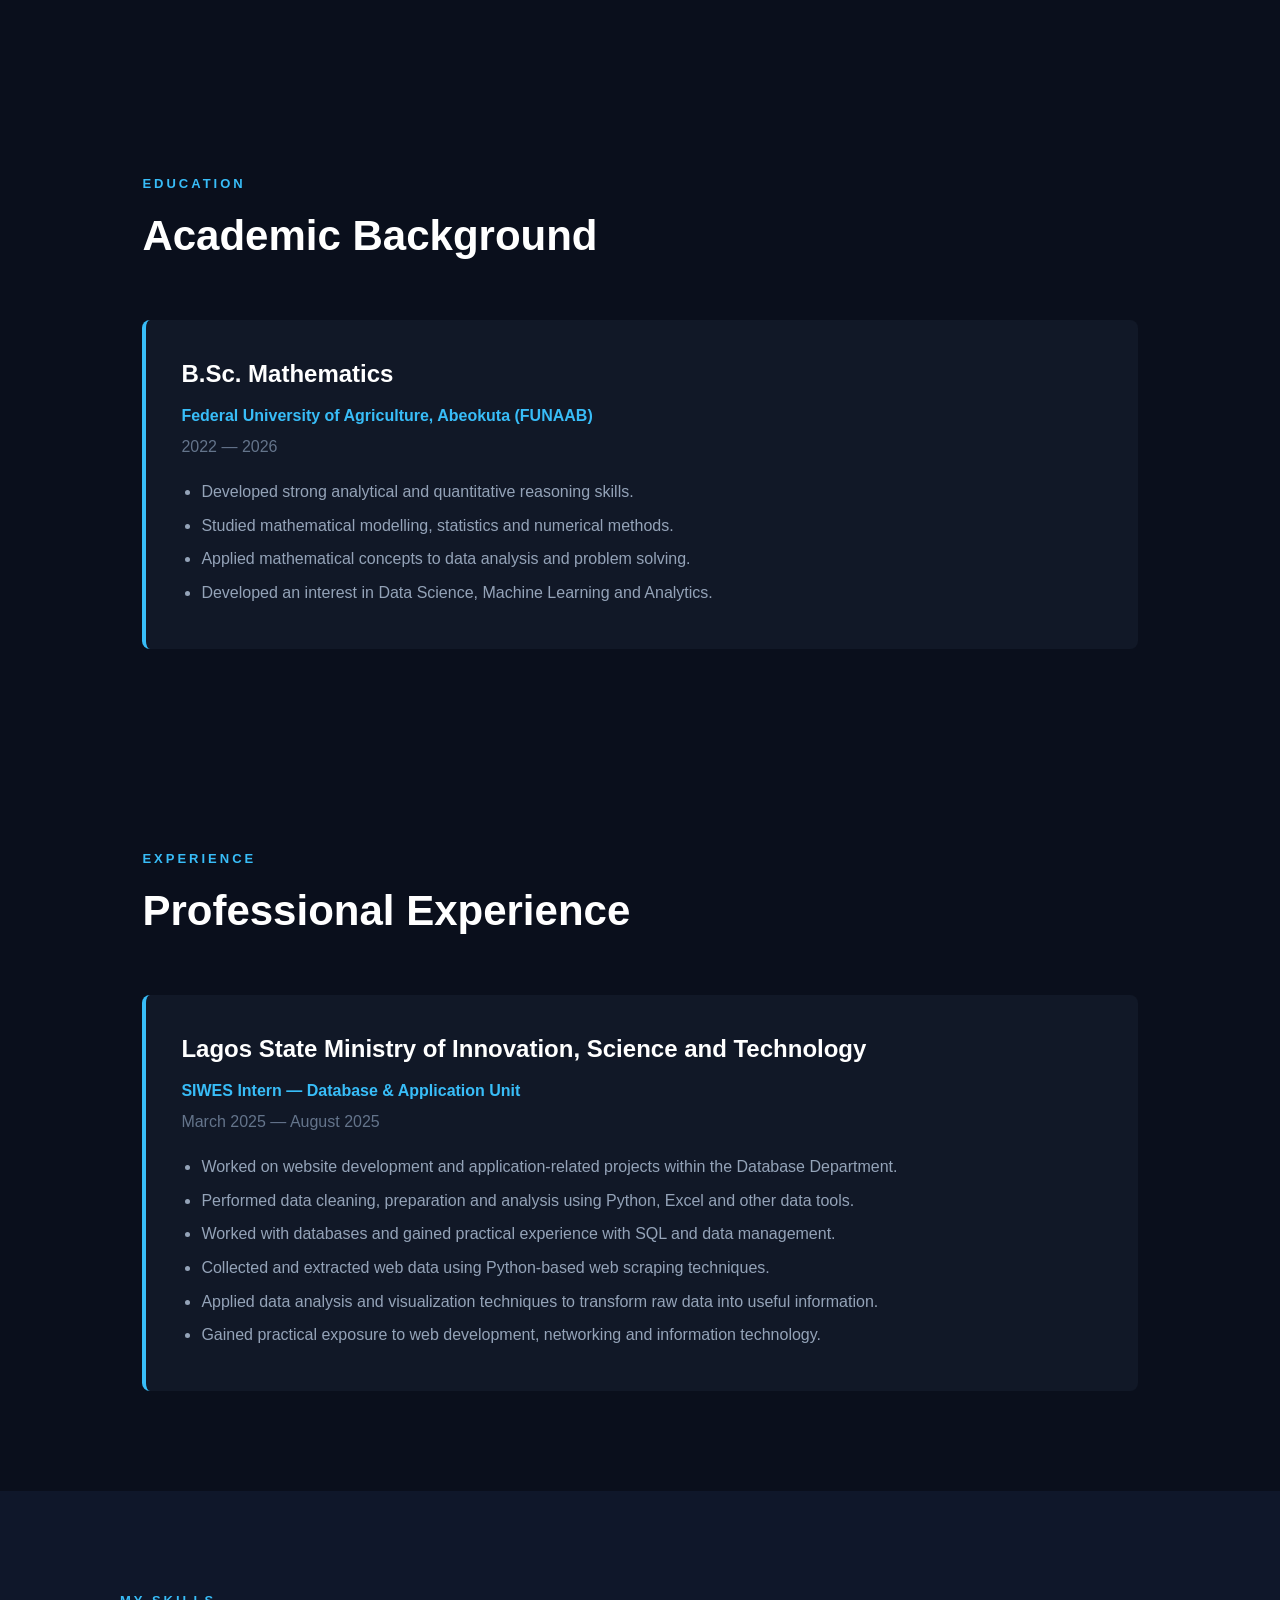
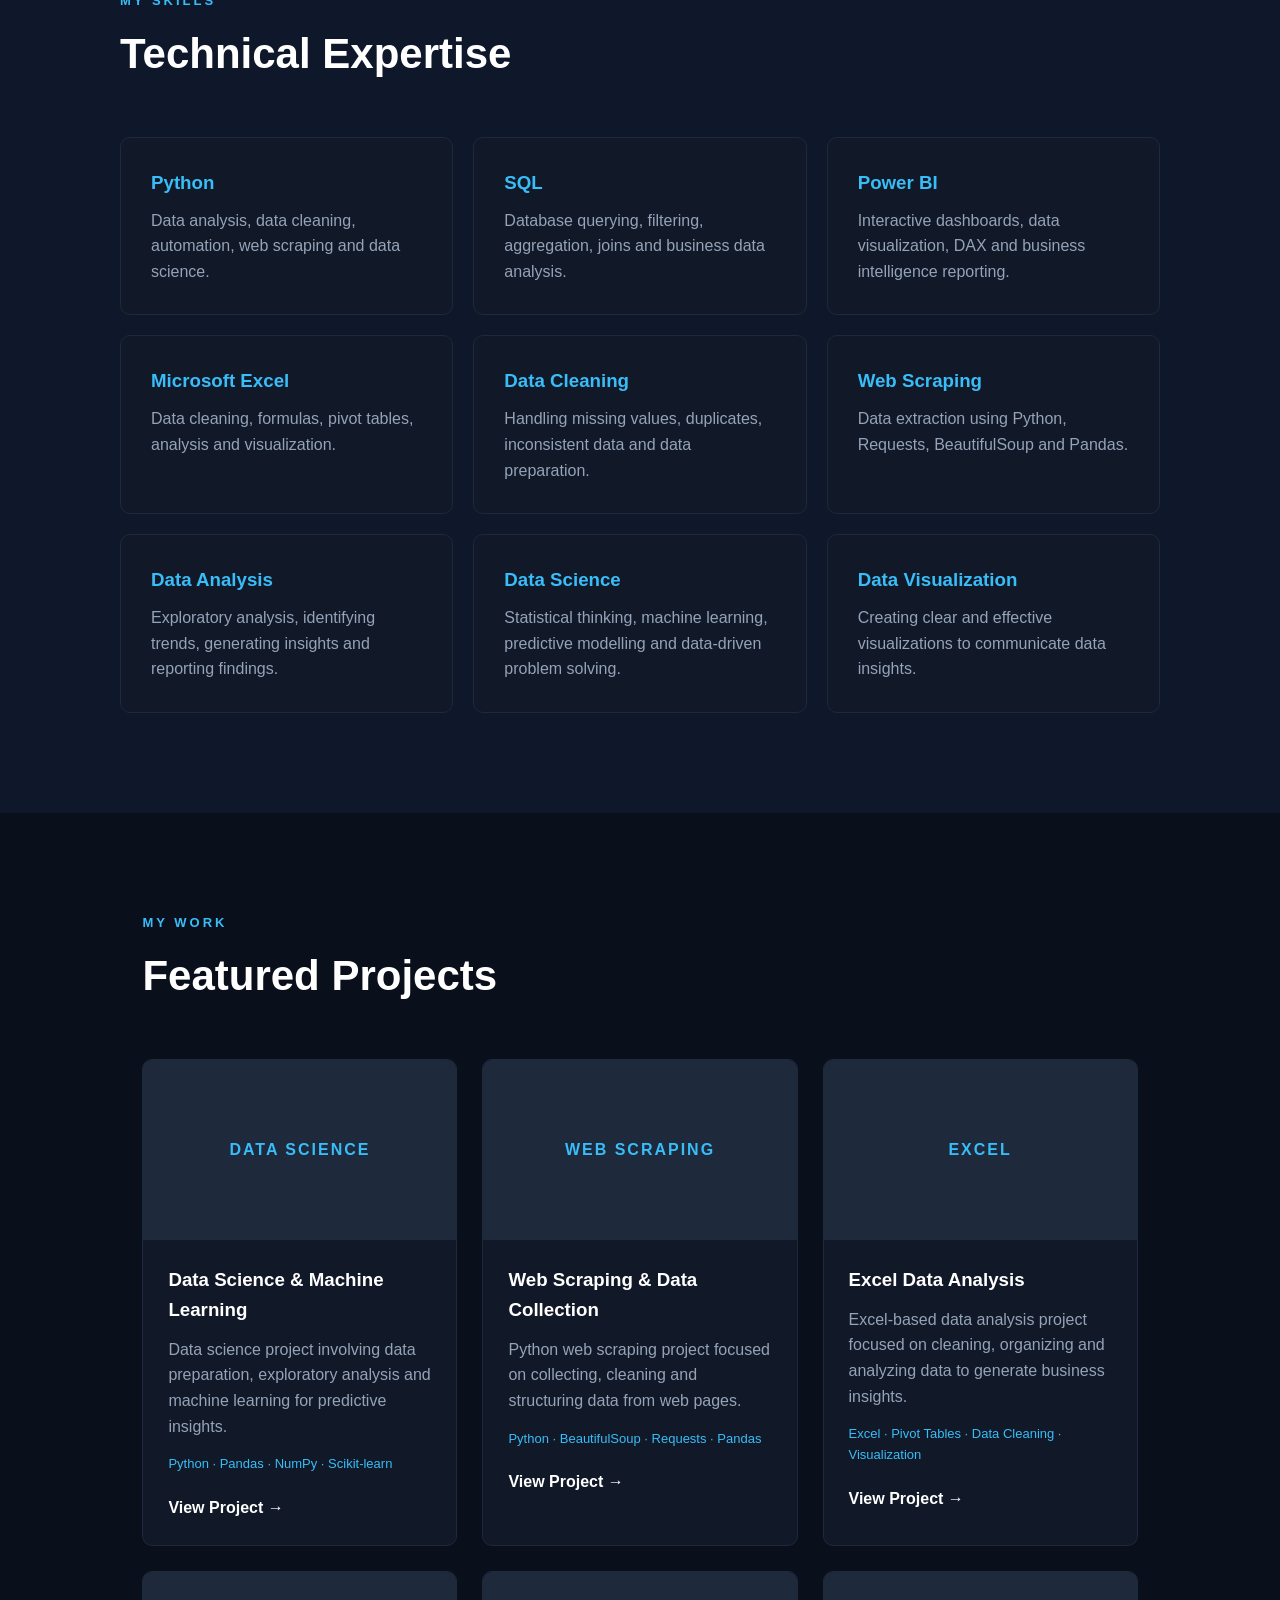
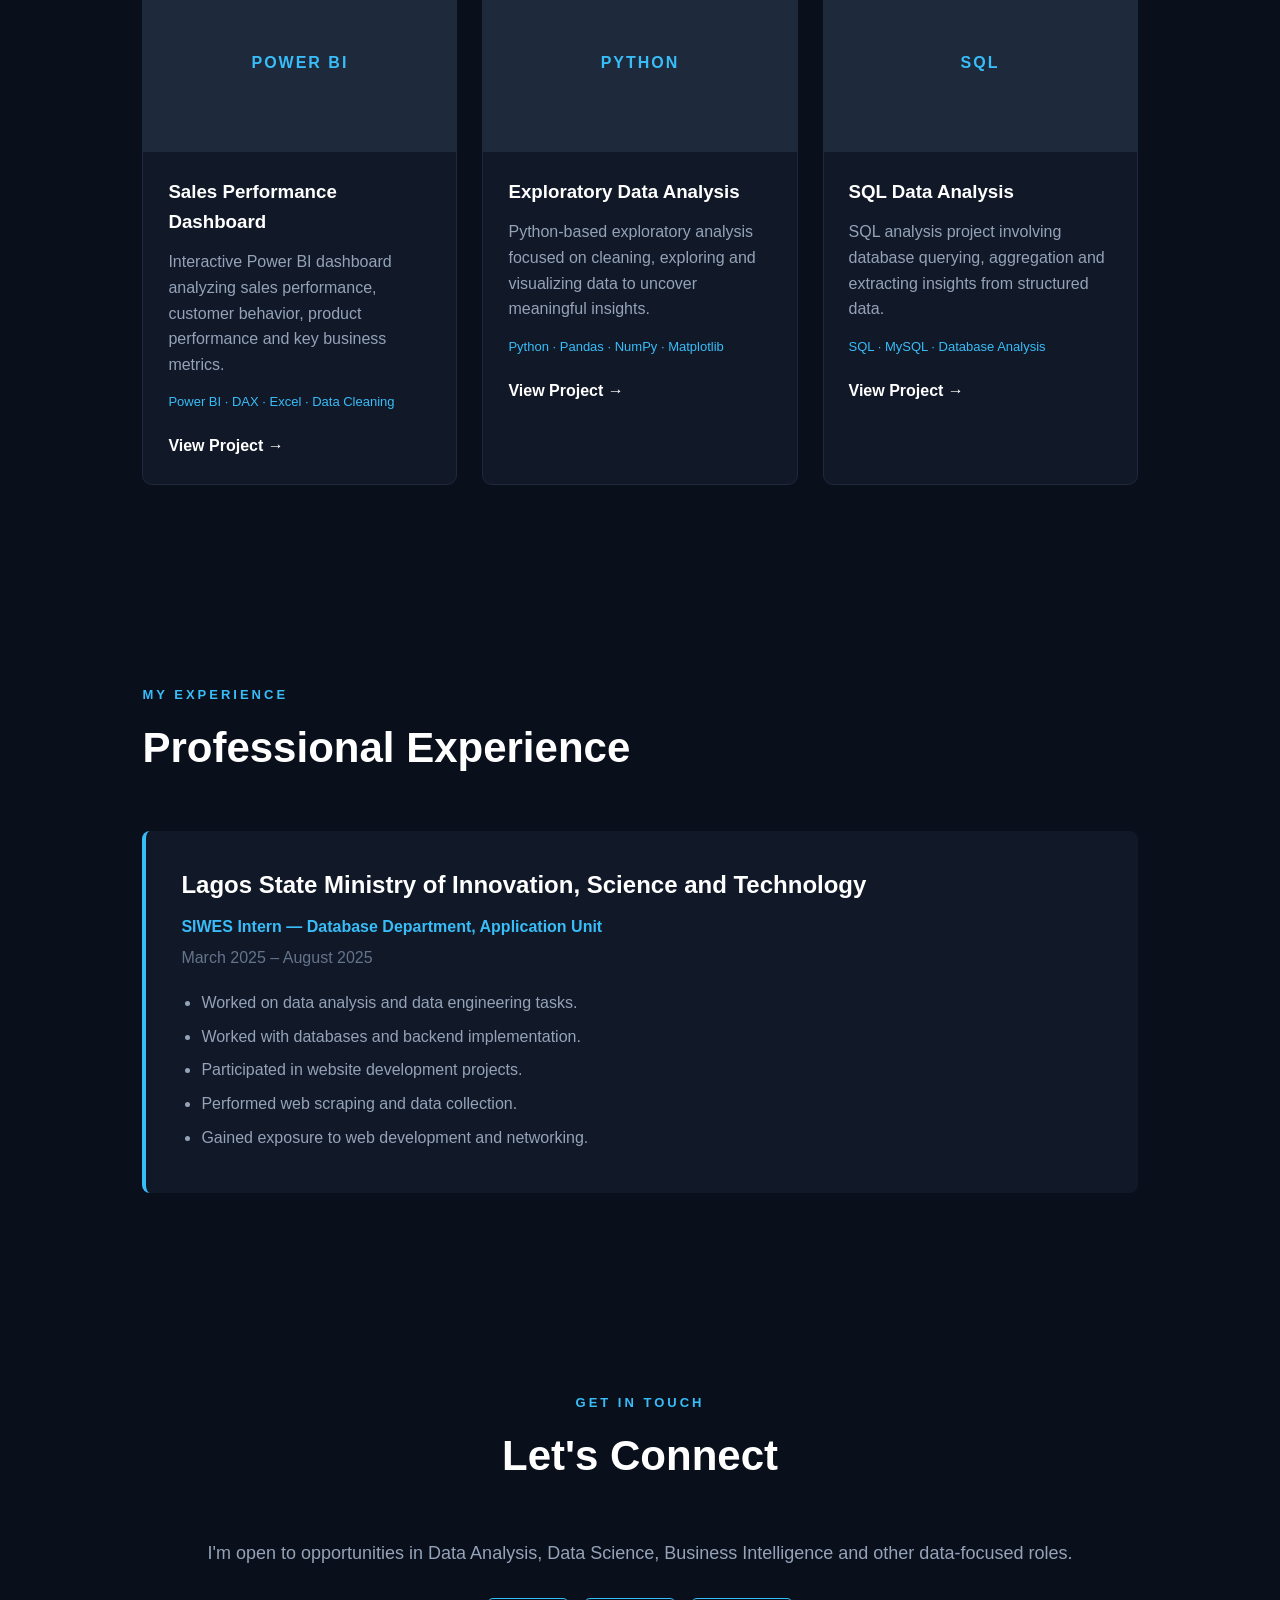
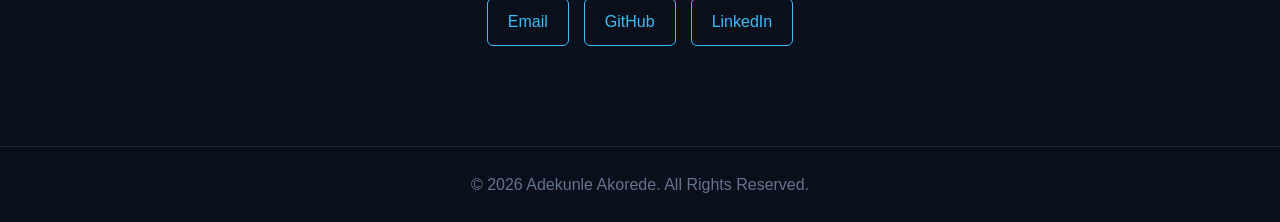
==== commit 02329e10: "Update index.html" ====
--- a/index.html
+++ b/index.html
@@ -341,13 +341,13 @@
                     <h3>Data Science & Machine Learning</h3>
             
                     <p>
-                        Python-based data science project involving data
-                        preparation, analysis and machine learning.
+                        Data science project involving data preparation,
+                        exploratory analysis and machine learning for predictive insights.
                     </p>
-
-                <div class="project-tools">
-                    Python · Pandas · NumPy · Scikit-learn
-                </div>            
+                    
+                    <div class="project-tools">
+                        Python · Pandas · NumPy · Scikit-learn
+                    </div>           
 
                 <a href="projects/data-science-project.html" class="project-link">
                     View Project →
@@ -368,13 +368,13 @@
                     <h3>Web Scraping & Data Collection</h3>
             
                     <p>
-                        Python-based web scraping project focused on
-                        collecting, cleaning and structuring data from web pages.
+                        Python web scraping project focused on collecting,
+                        cleaning and structuring data from web pages.
                     </p>
-    
-                <div class="project-tools">
-                    Python · BeautifulSoup · Requests · Pandas
-                </div>
+                    
+                    <div class="project-tools">
+                        Python · BeautifulSoup · Requests · Pandas
+                    </div>
     
                 <a href="projects/web-scraping.html" class="project-link">
                     View Project →
@@ -395,12 +395,12 @@
                     <h3>Excel Data Analysis</h3>
             
                     <p>
-                        Data cleaning, analysis and visualization using
-                        Microsoft Excel to generate meaningful insights.
+                        Excel-based data analysis project focused on cleaning,
+                        organizing and analyzing data to generate business insights.
                     </p>
-            
+                    
                     <div class="project-tools">
-                        Excel · Pivot Tables · Data Cleaning
+                        Excel · Pivot Tables · Data Cleaning · Visualization
                     </div>
             
                     <a href="projects/excel-data-analysis.html" class="project-link">
@@ -422,13 +422,12 @@
                     <h3>Sales Performance Dashboard</h3>
 
                     <p>
-                        Interactive Power BI dashboard designed to
-                        analyze sales performance, customers and
-                        business KPIs.
+                        Interactive Power BI dashboard analyzing sales performance,
+                        customer behavior, product performance and key business metrics.
                     </p>
 
                     <div class="project-tools">
-                        Power BI · Excel · DAX
+                        Power BI · DAX · Excel · Data Cleaning
                     </div>
 
                     <a href="projects/sales-dashboard.html" class="project-link">
@@ -452,13 +451,12 @@
                     <h3>Exploratory Data Analysis</h3>
 
                     <p>
-                        Data exploration and visualization project
-                        using Python to discover patterns and
-                        meaningful insights.
+                        Python-based exploratory analysis focused on cleaning,
+                        exploring and visualizing data to uncover meaningful insights.
                     </p>
-
+                    
                     <div class="project-tools">
-                        Python · Pandas · NumPy
+                        Python · Pandas · NumPy · Matplotlib
                     </div>
 
                     <a href="projects/python-data-analysis.html" class="project-link">
@@ -481,12 +479,12 @@
                     <h3>SQL Data Analysis</h3>
 
                     <p>
-                        Used SQL queries to extract, transform and
-                        analyze data to answer business questions.
+                        SQL analysis project involving database querying,
+                        aggregation and extracting insights from structured data.
                     </p>
-
+                    
                     <div class="project-tools">
-                        SQL · MySQL
+                        SQL · MySQL · Database Analysis
                     </div>
 
                     <a href="projects/sql-data-analysis.html" class="project-link">
@@ -540,35 +538,37 @@
 
 
     <!-- Contact Section -->
-    <section id="contact" class="section contact-section">
-
-        <div class="section-title">
-            <p>LET'S CONNECT</p>
-            <h2>Contact Me</h2>
-        </div>
-
-        <p>
-            Interested in working together or discussing a data project?
-            I'd love to hear from you.
-        </p>
-
-        <div class="contact-links">
-
-            <a href="mailto:YOUR_EMAIL@gmail.com">
-                Email Me
-            </a>
-
-            <a href="https://www.linkedin.com/" target="_blank">
-                LinkedIn
-            </a>
-
-            <a href="https://github.com/" target="_blank">
-                GitHub
-            </a>
-
-        </div>
-
-    </section>
+   <section id="contact" class="section contact-section">
+
+    <div class="section-title">
+        <p>GET IN TOUCH</p>
+        <h2>Let's Connect</h2>
+    </div>
+
+    <p>
+        I'm open to opportunities in Data Analysis, Data Science,
+        Business Intelligence and other data-focused roles.
+    </p>
+
+    <div class="contact-links">
+
+        <a href="mailto:adekunleemmanuel995@gmail.com">
+            Email
+        </a>
+
+        <a href="https://github.com/akoredeadekunle"
+           target="_blank">
+            GitHub
+        </a>
+
+        <a href="https://www.linkedin.com/in/akoredeadekunle/"
+           target="_blank">
+            LinkedIn
+        </a>
+
+    </div>
+
+</section>
 
 
     <!-- Footer -->
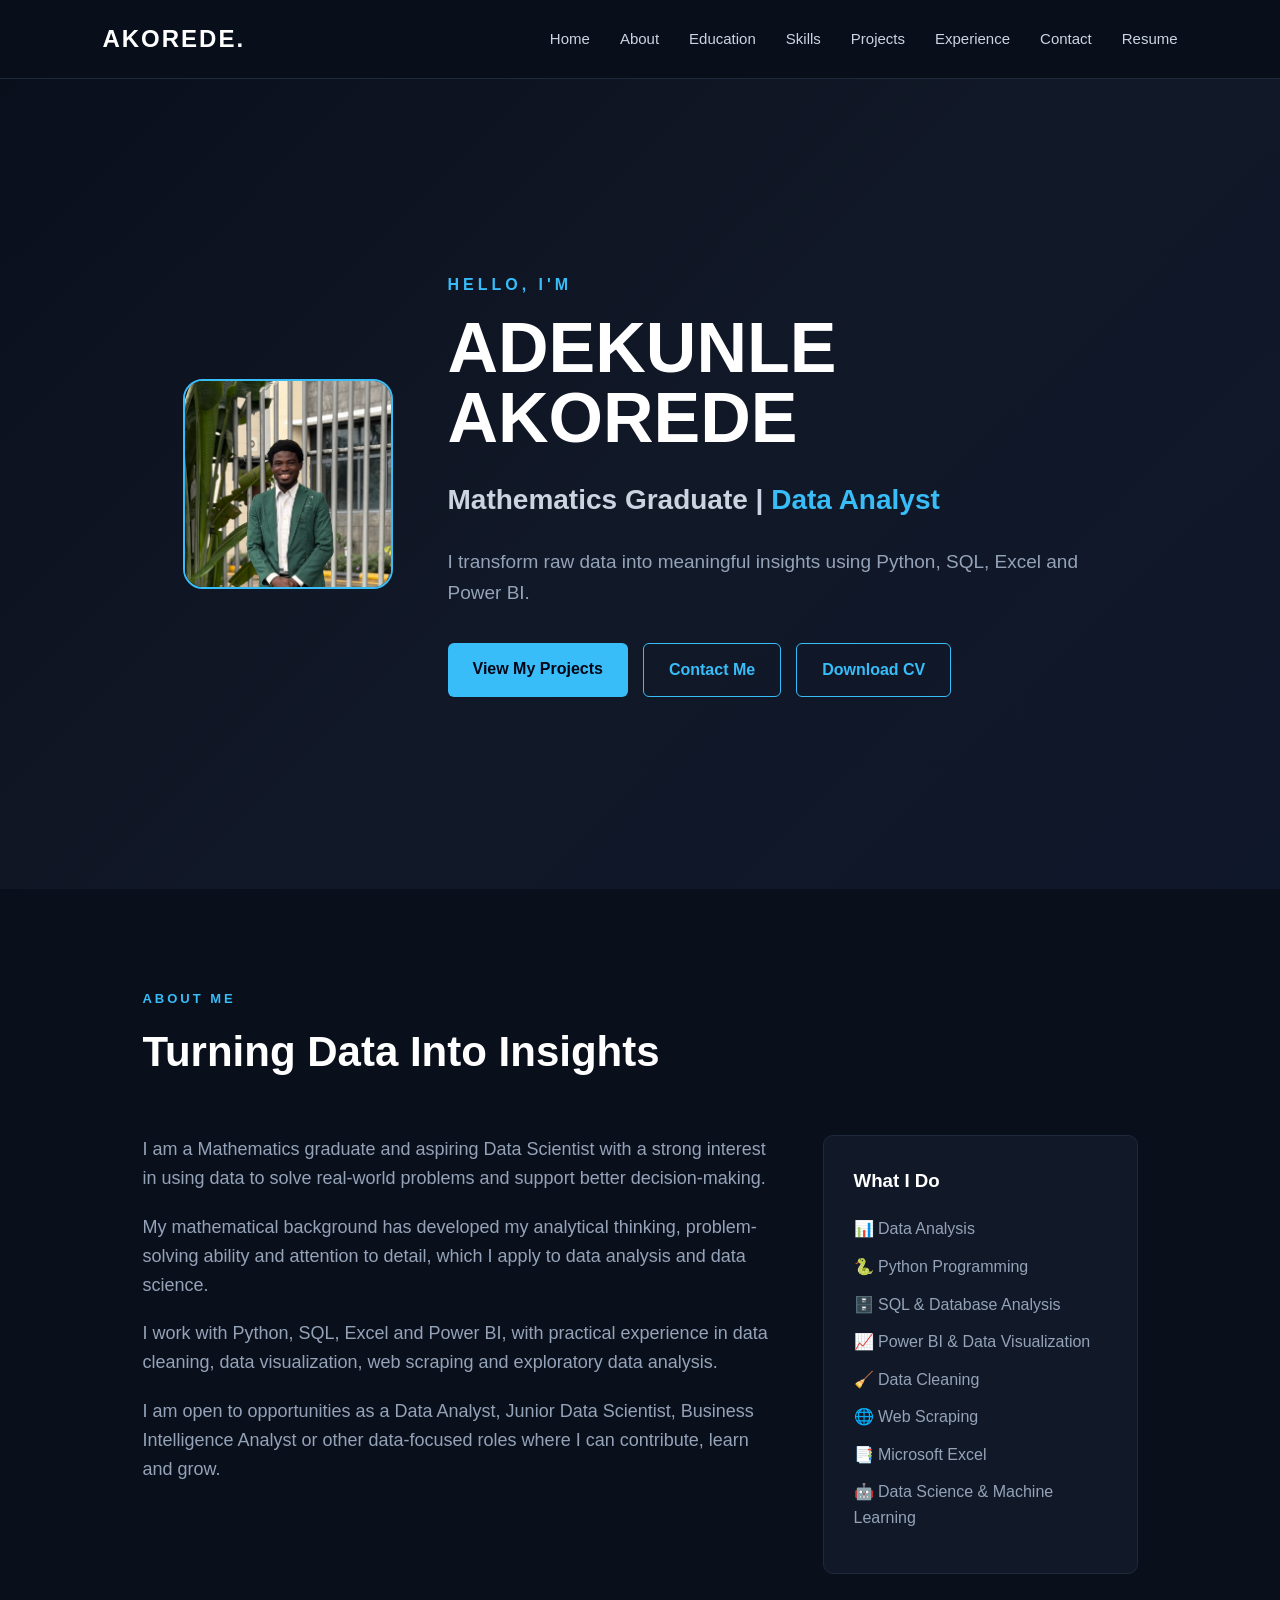
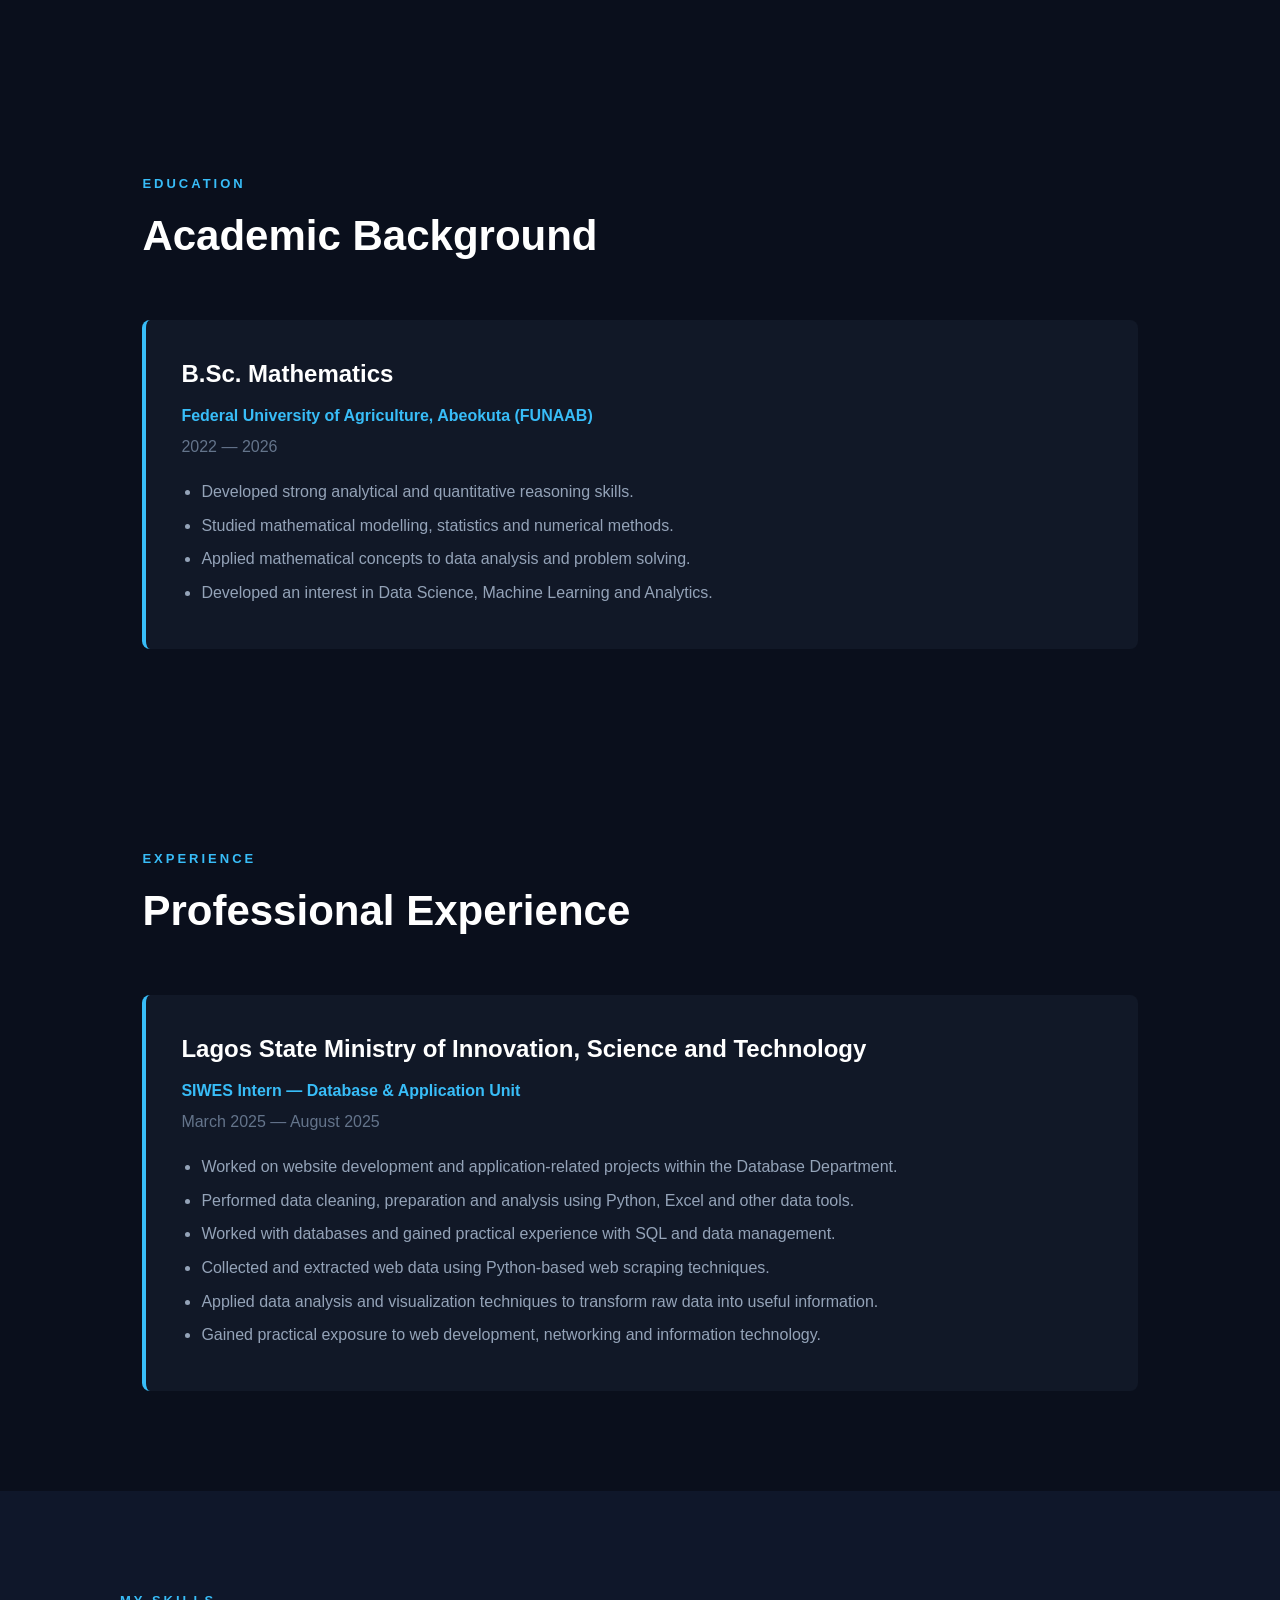
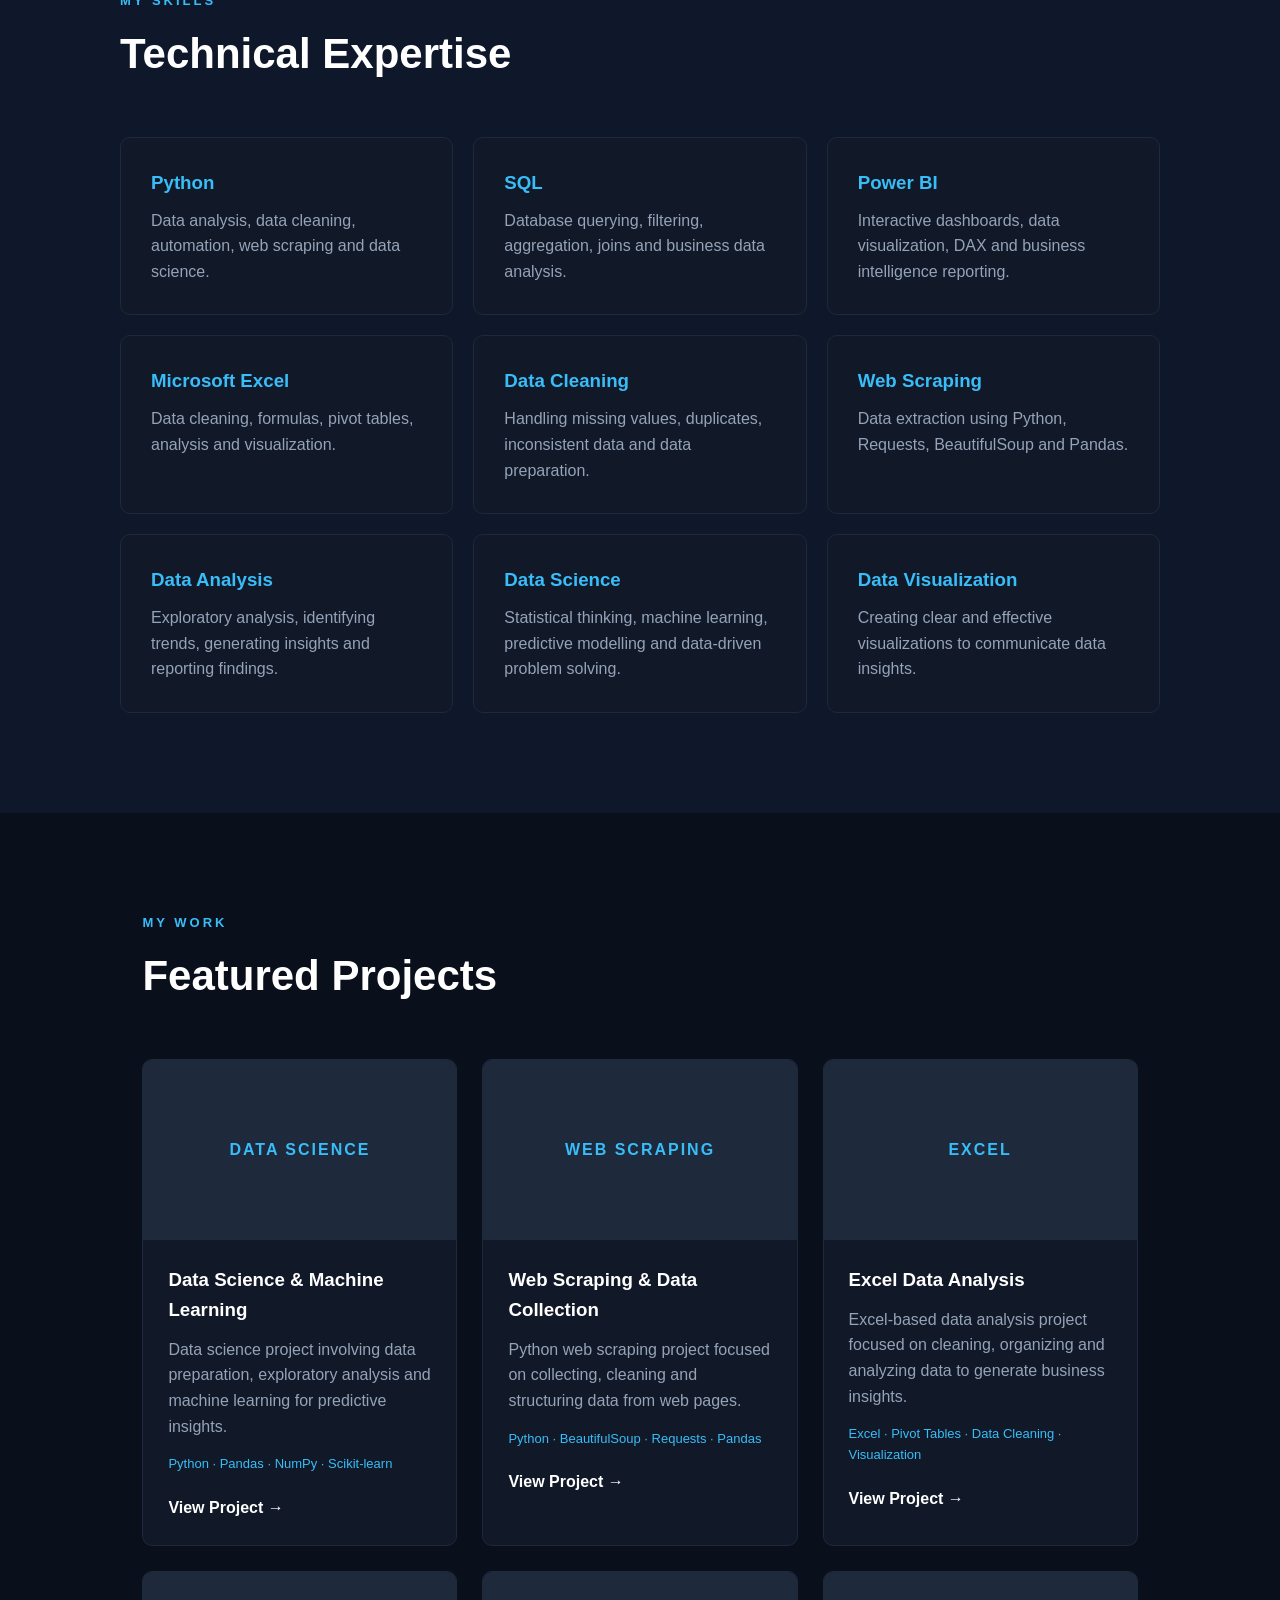
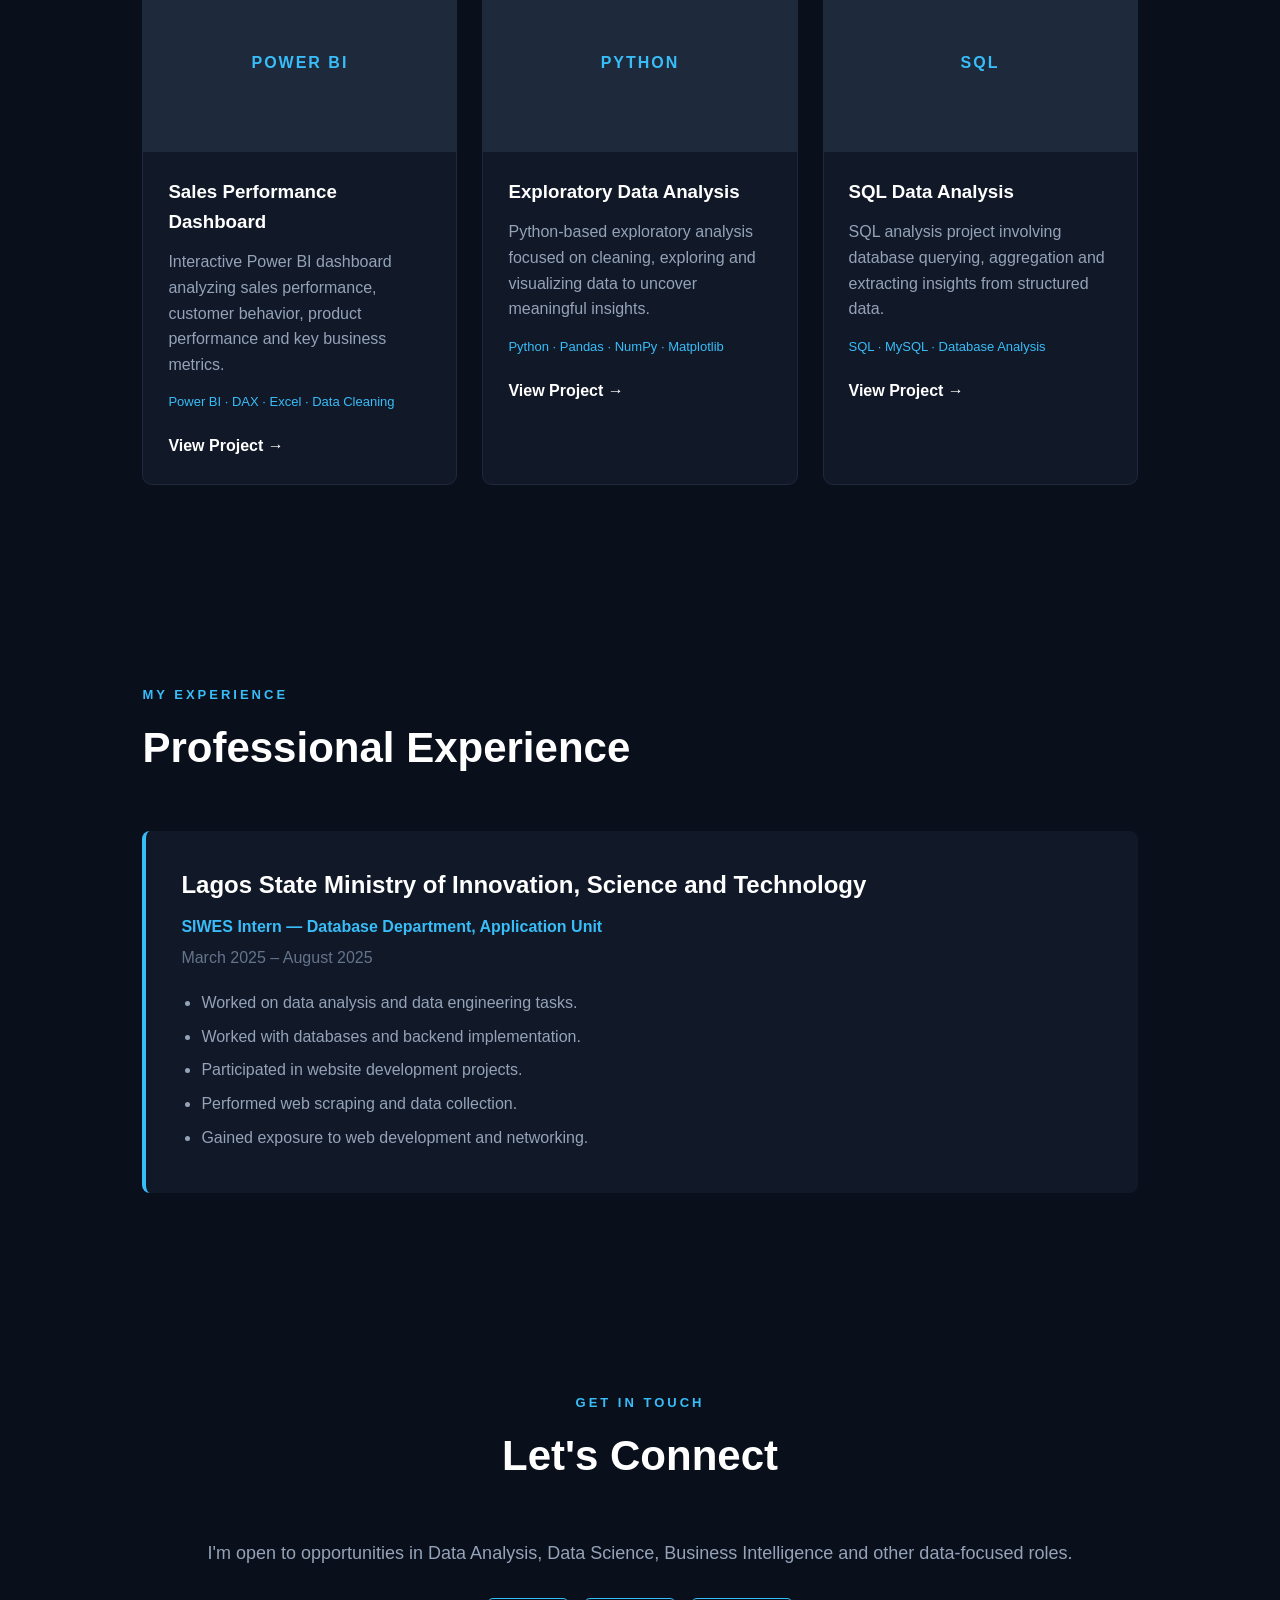
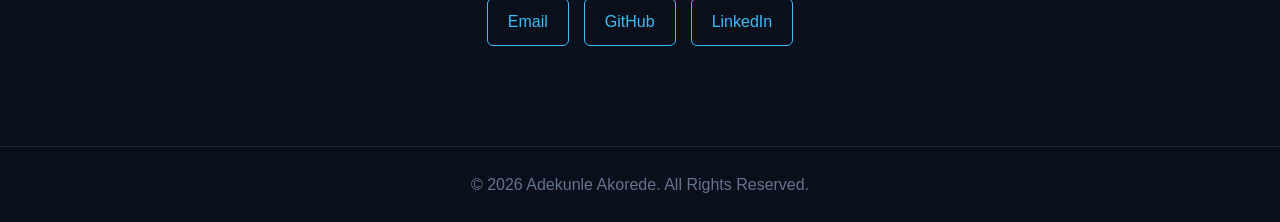
==== commit f3e11070: "Update index.html" ====
--- a/index.html
+++ b/index.html
@@ -5,7 +5,7 @@
     <meta charset="UTF-8">
     <meta name="viewport" content="width=device-width, initial-scale=1.0">
 
-    <title>Adekunle Akorede | Data Analyst</title>
+    <title>Adekunle Akorede | Data Scientist</title>
 
     <link rel="stylesheet" href="style.css">
 </head>
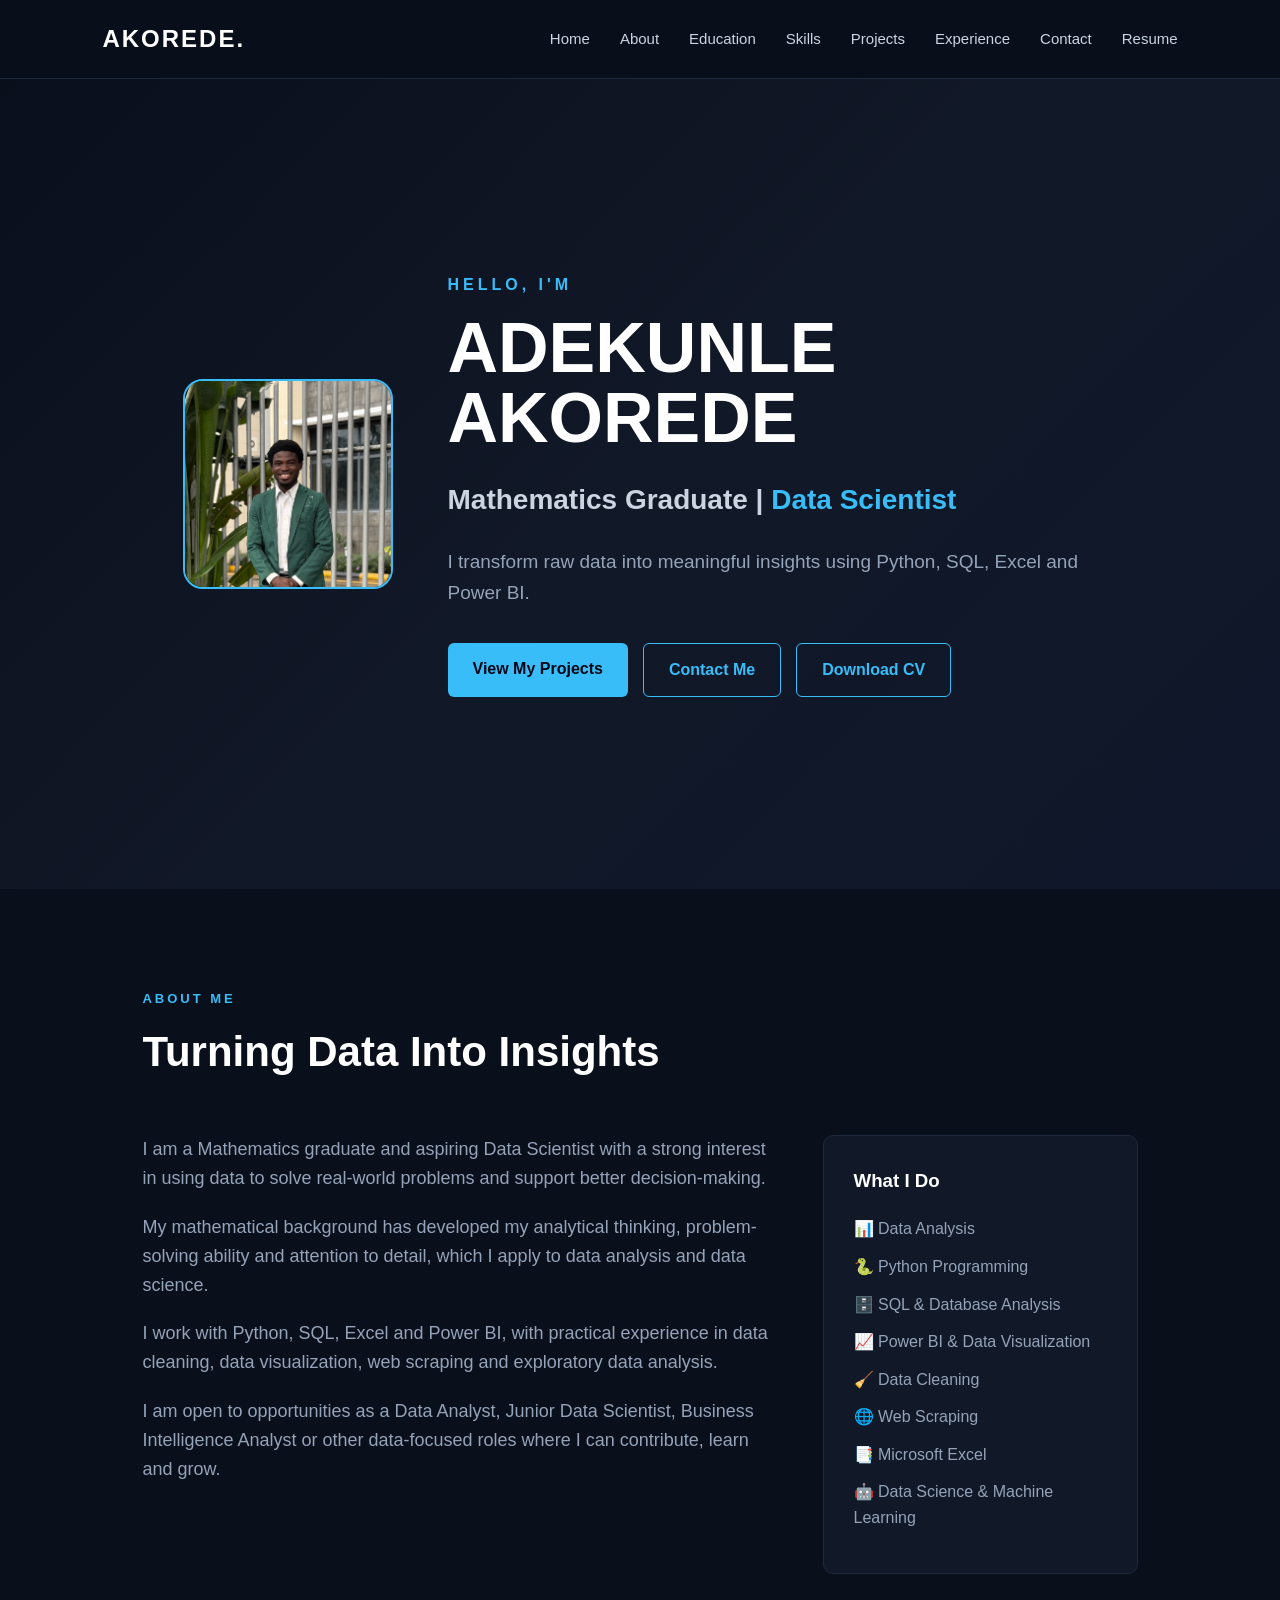
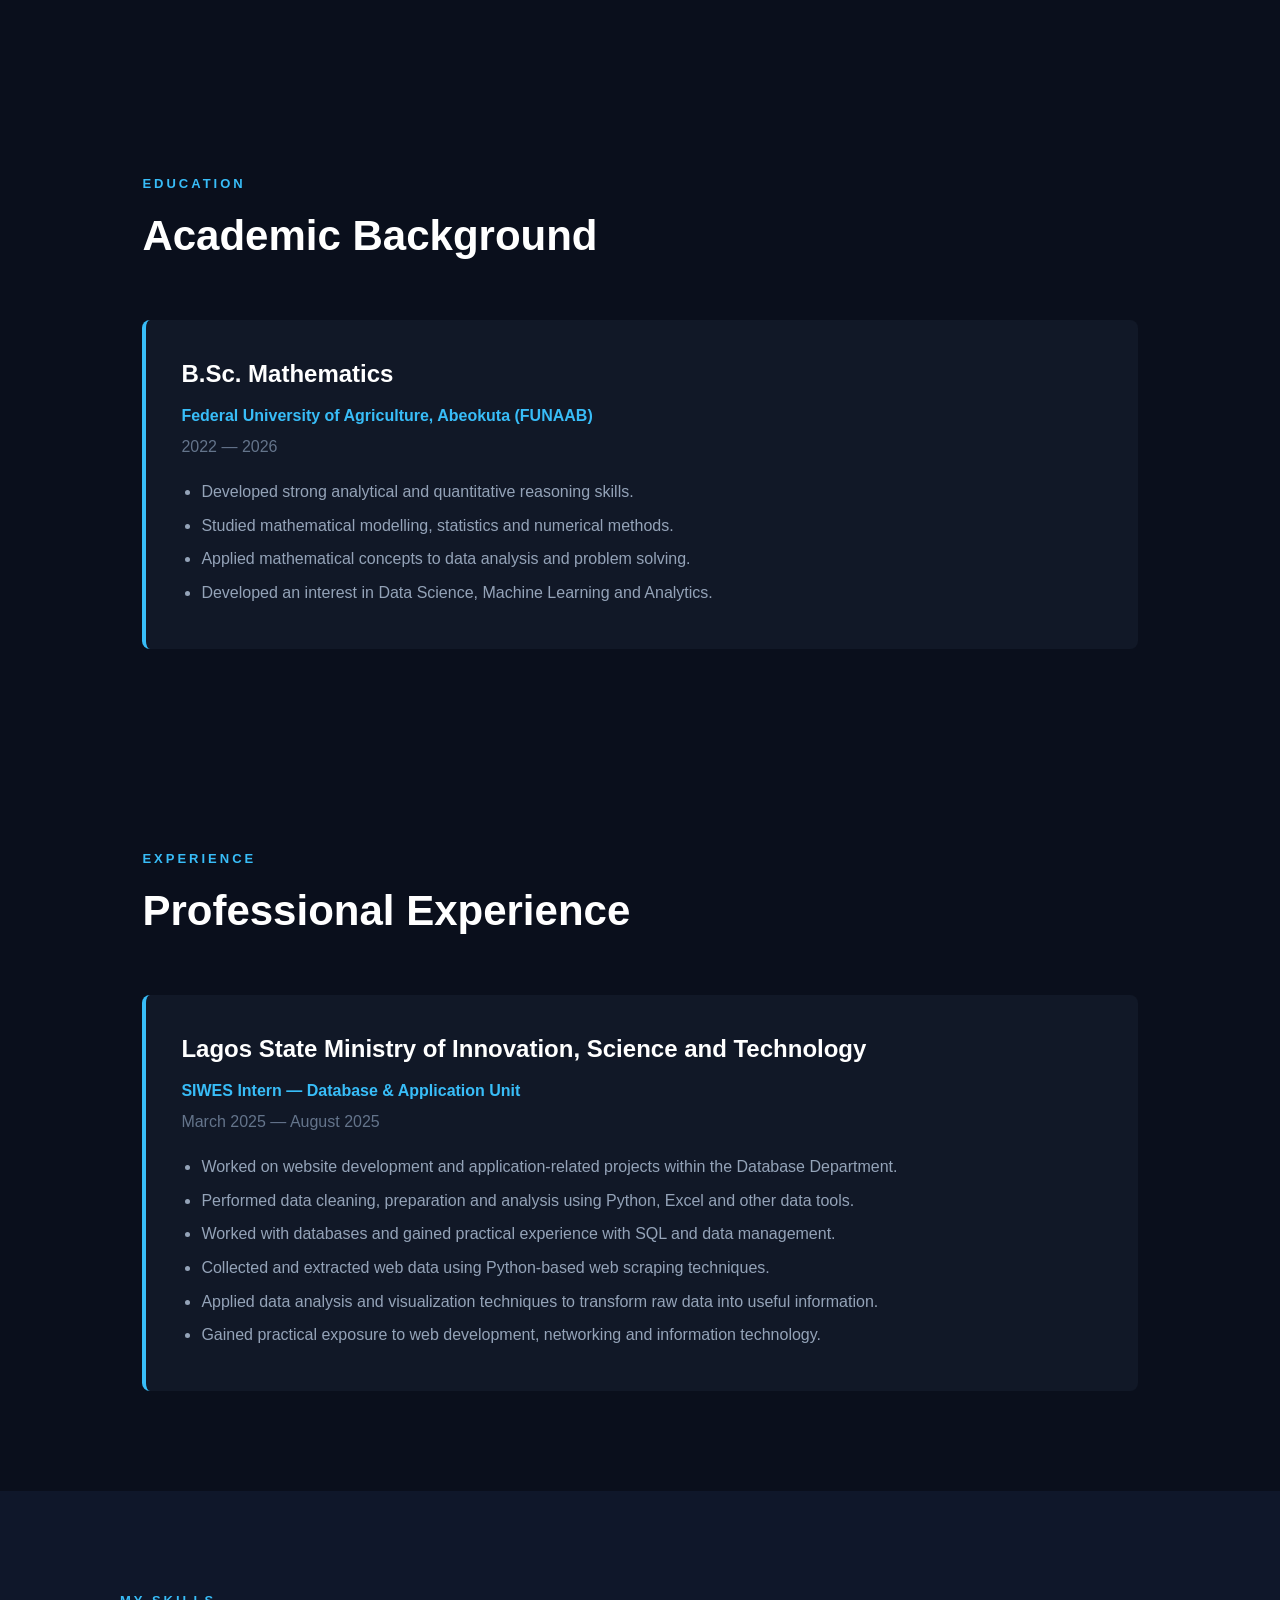
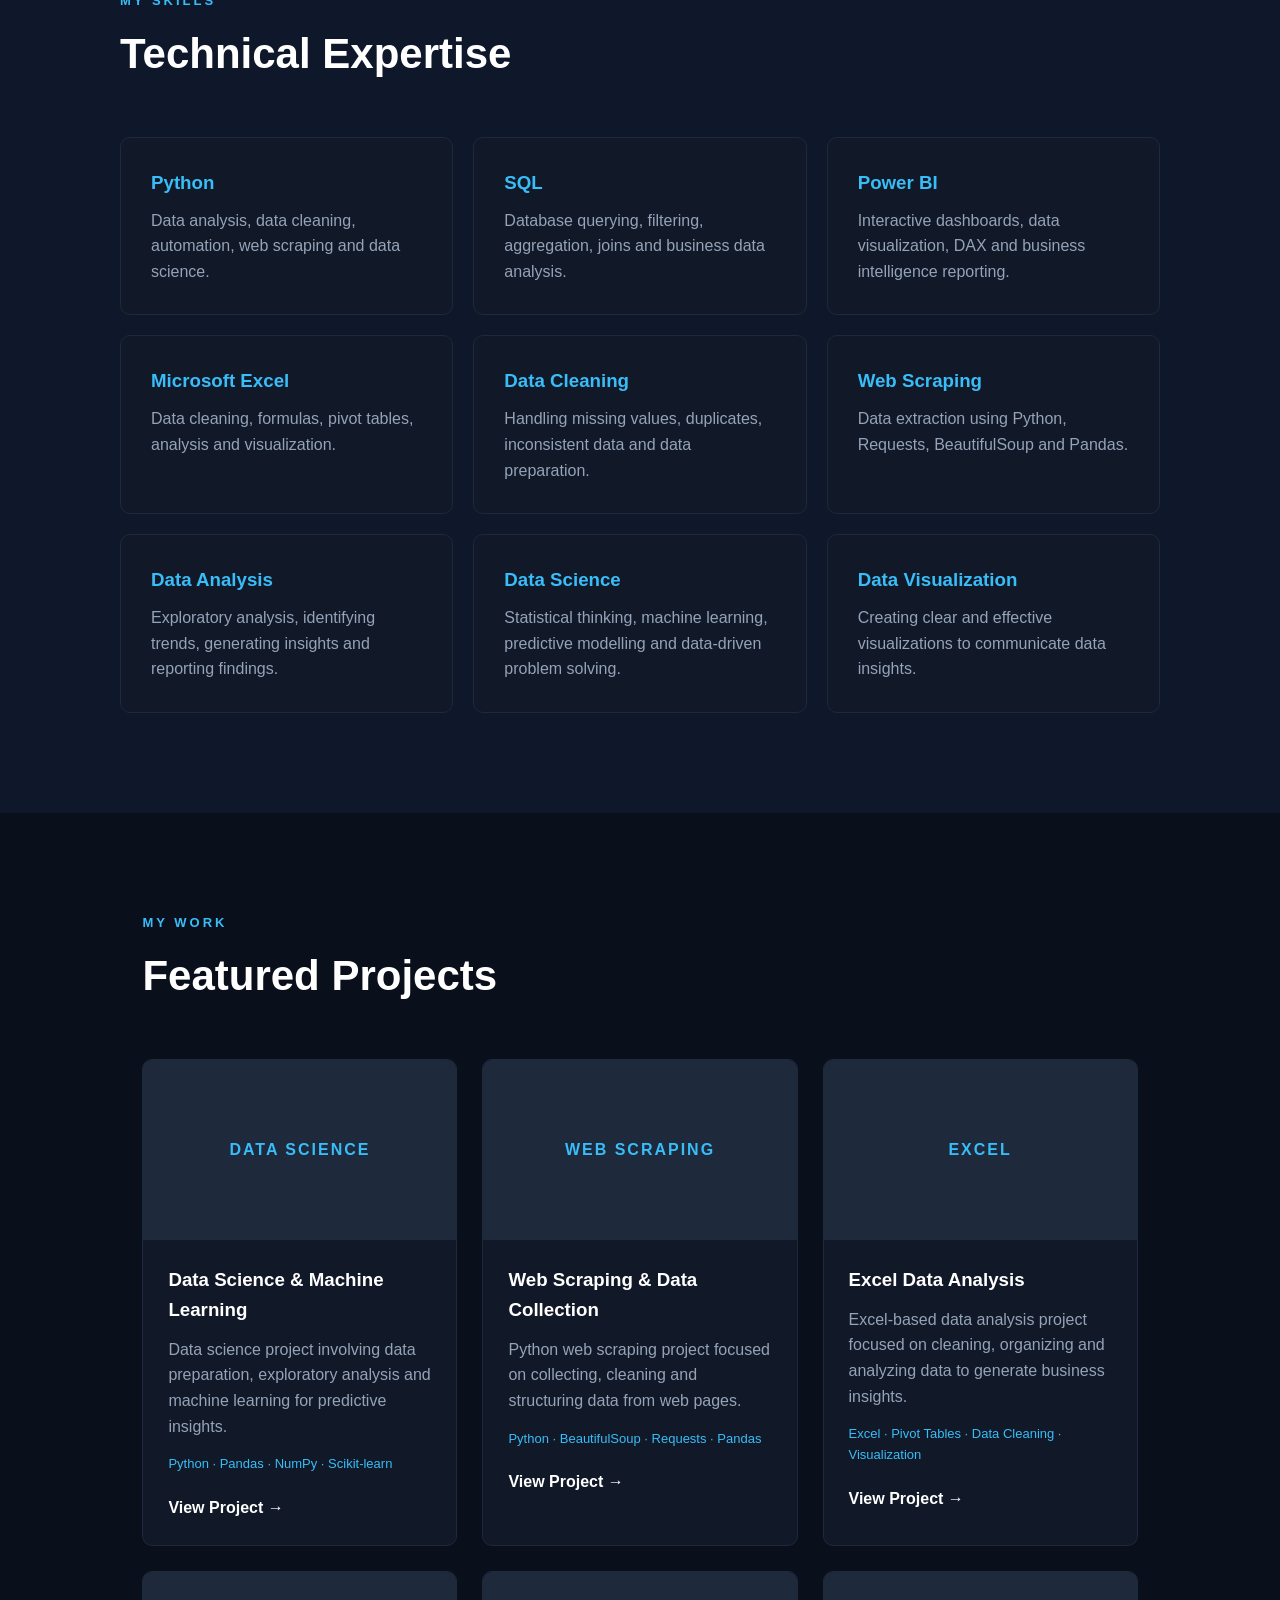
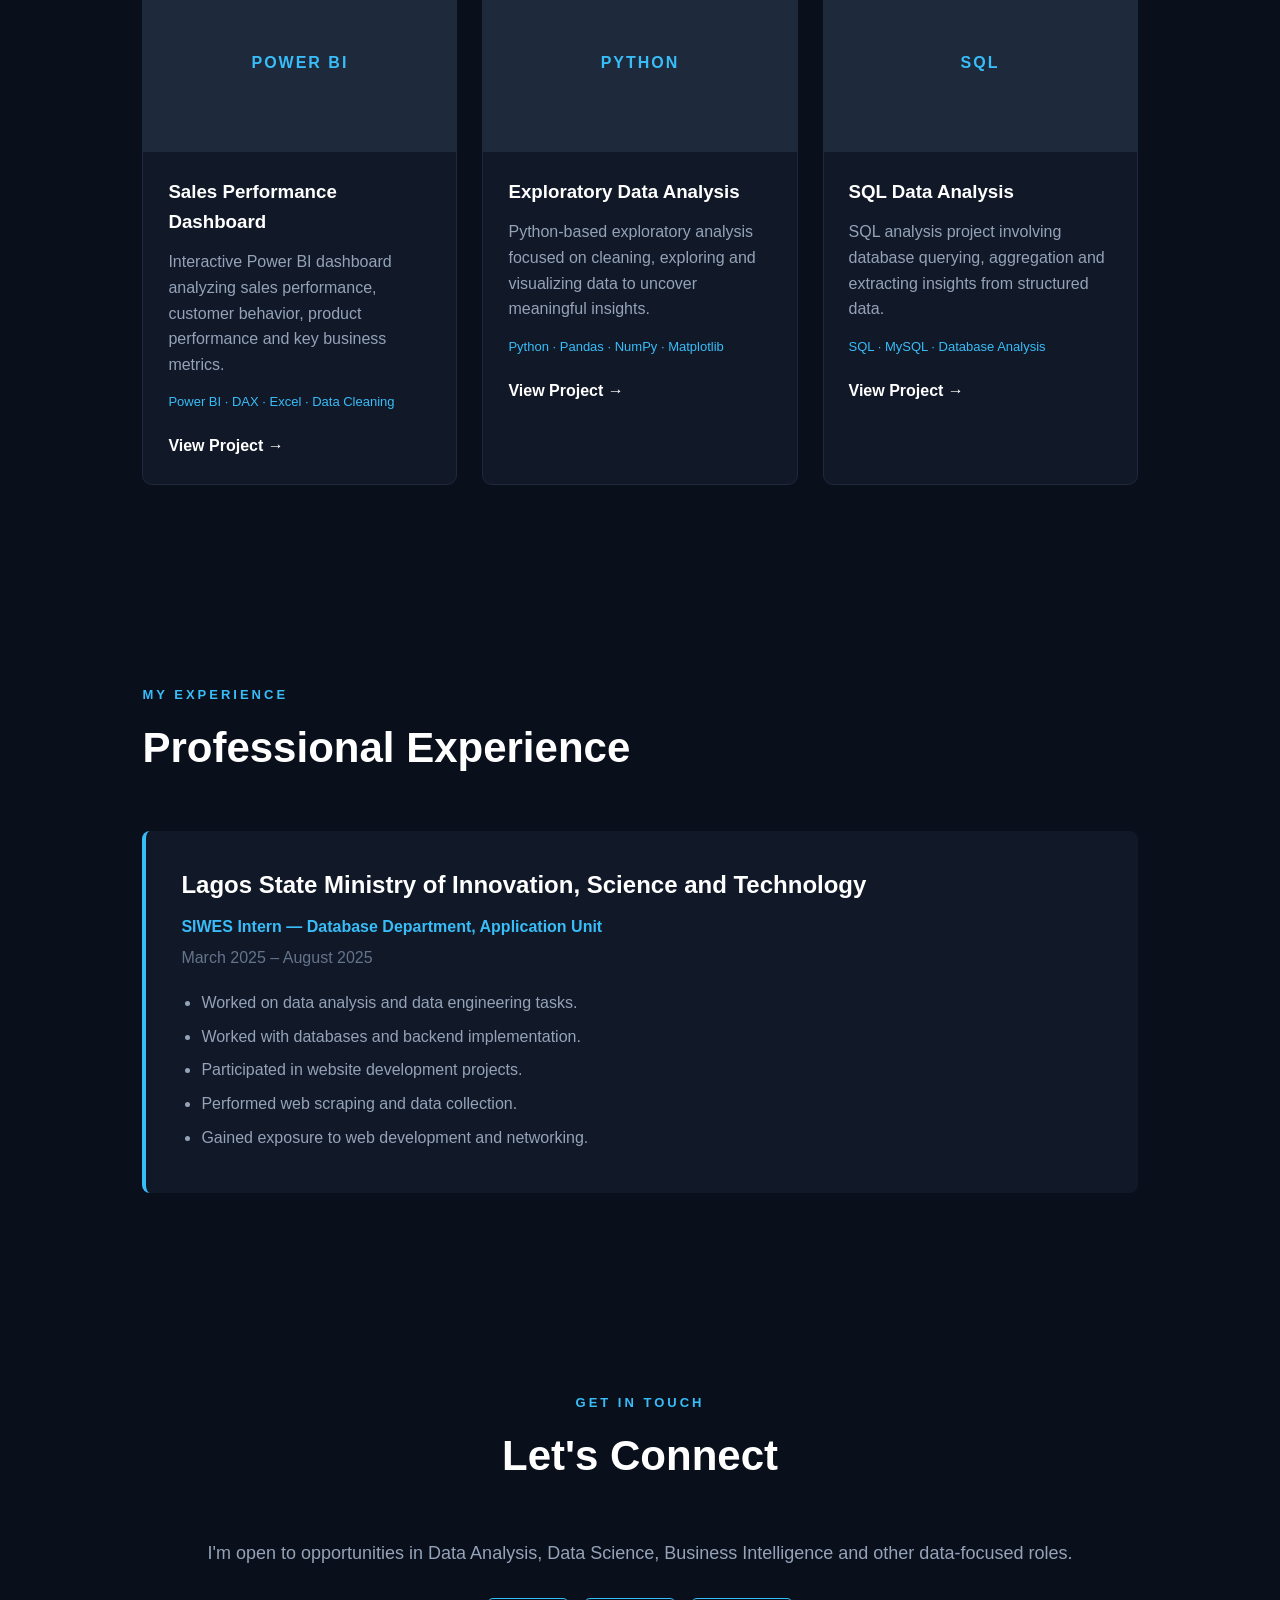
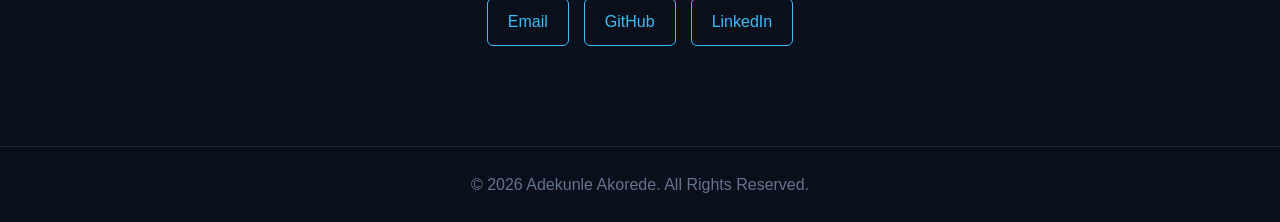
==== commit f89cd451: "Update index.html" ====
--- a/index.html
+++ b/index.html
@@ -48,7 +48,7 @@
 
             <h2>
                 Mathematics Graduate |
-                <span>Data Analyst</span>
+                <span>Data Scientist</span>
             </h2>
 
             <p class="hero-description">
